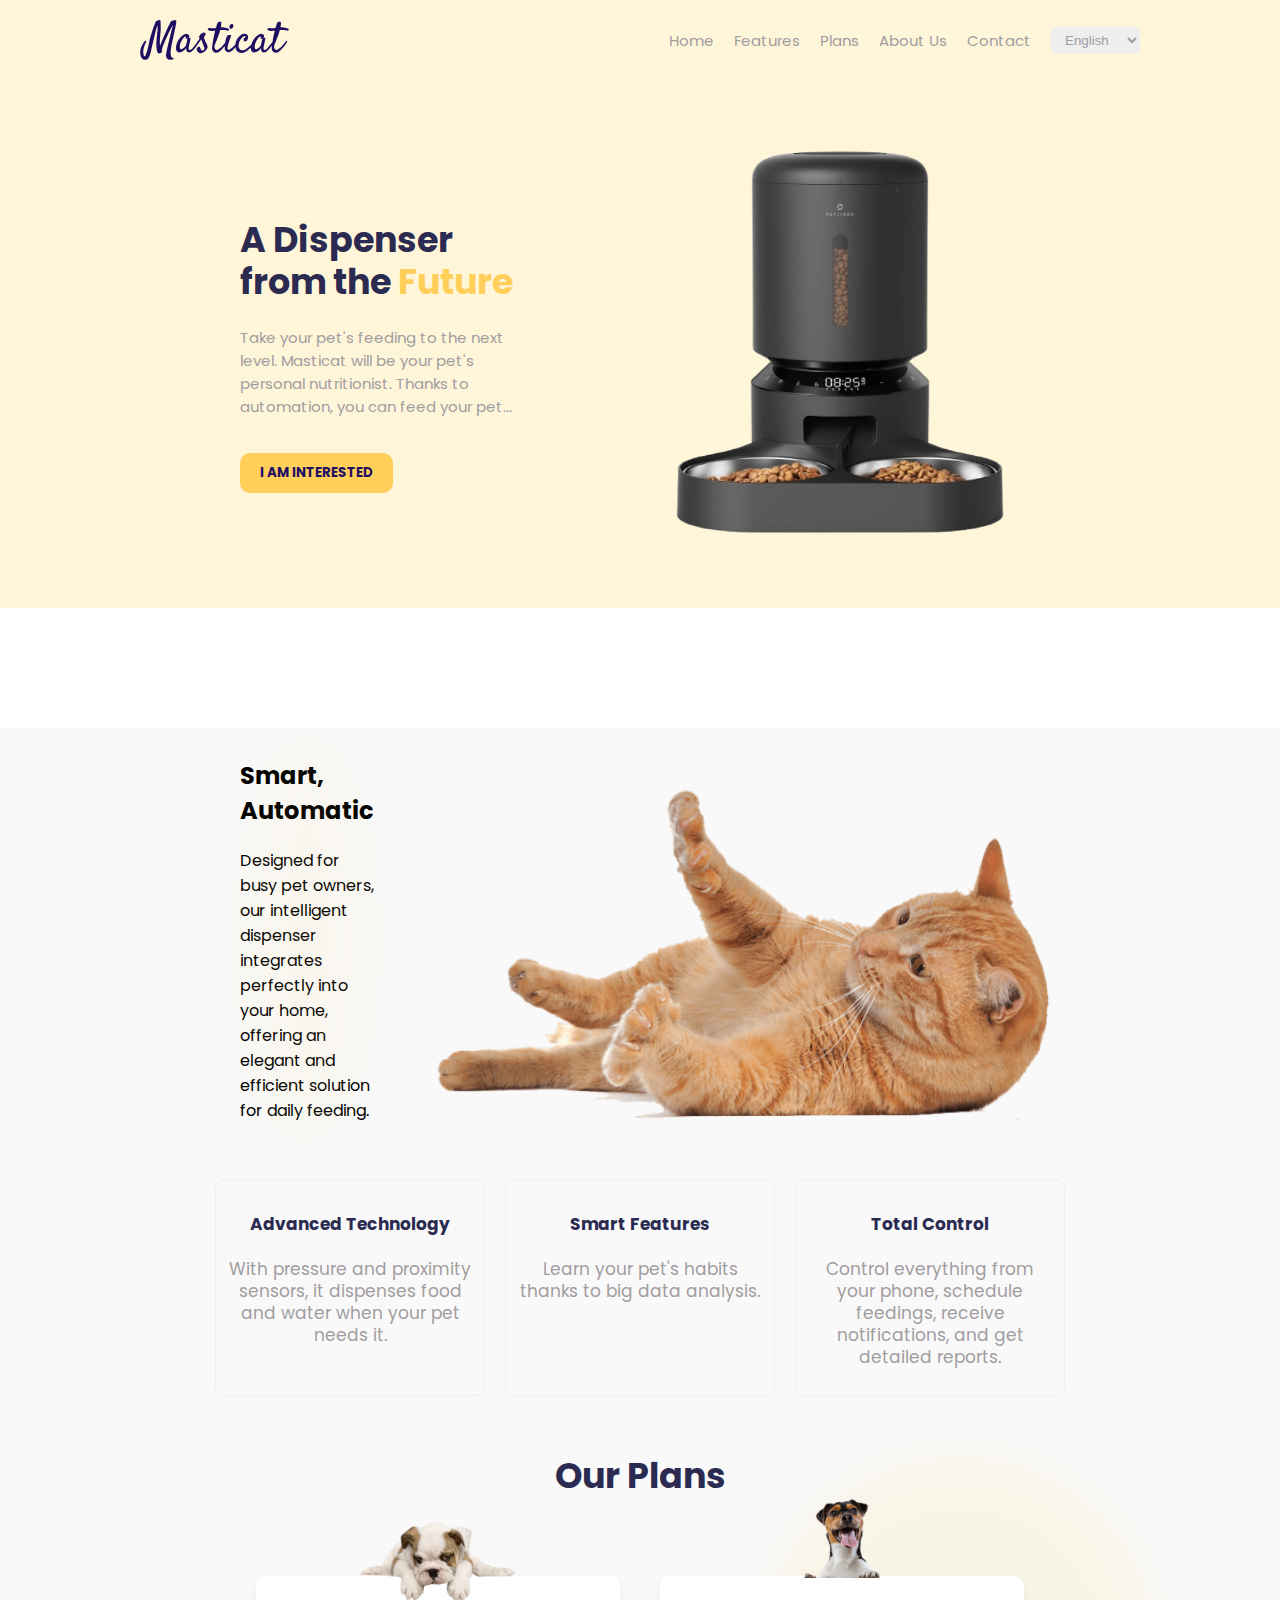
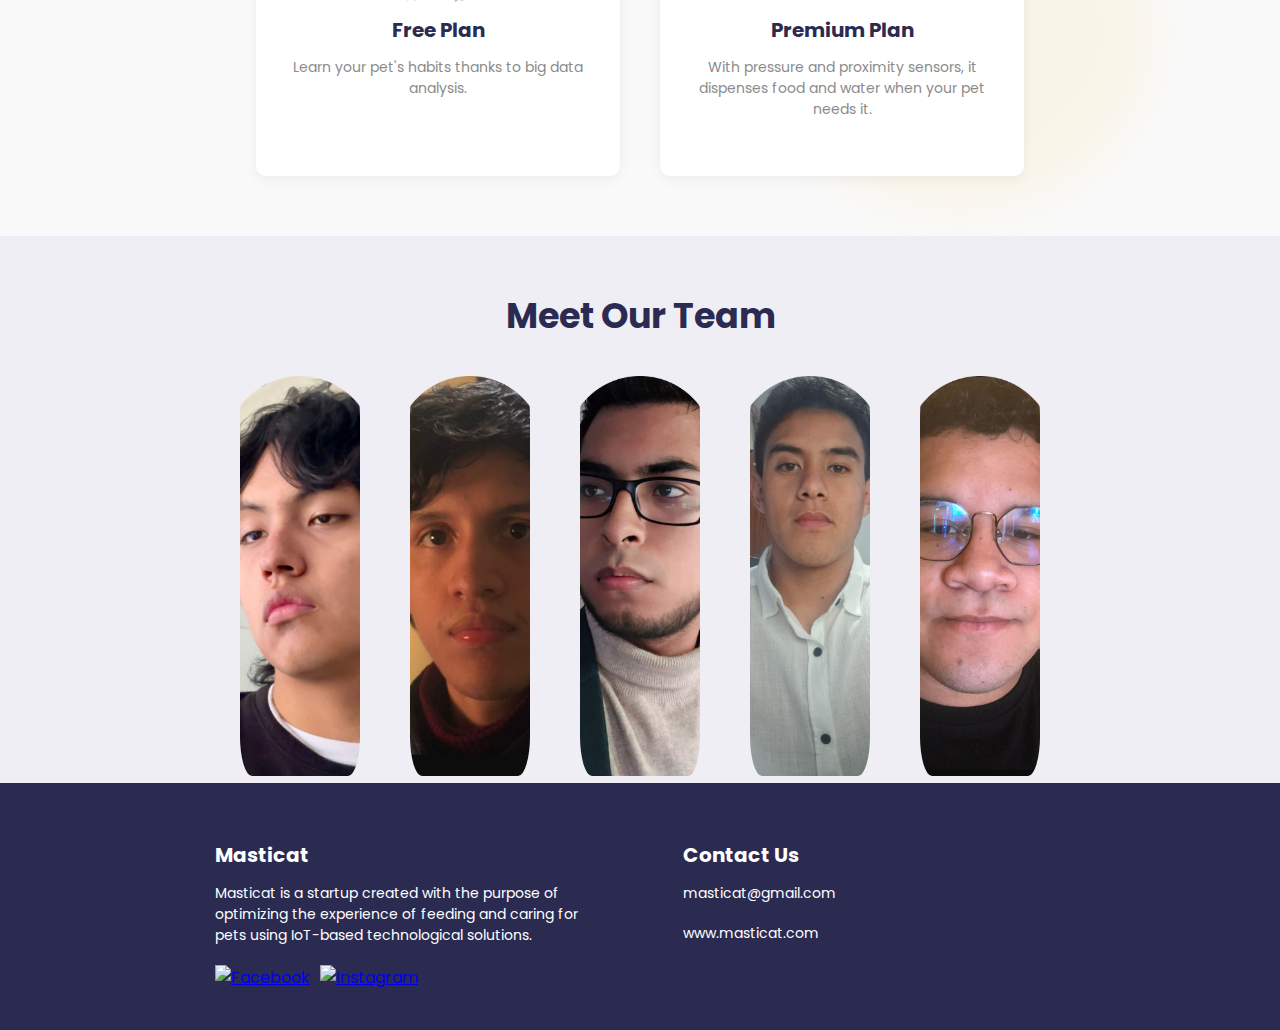
==== index.html @ e6cffa4a "feat: add footer" ====
<!DOCTYPE html>
<html lang="en">
<head>
    <meta charset="UTF-8">
    <meta name="viewport" content="width=device-width, initial-scale=1.0">
    <title>Masticat - A Dispenser from the Future</title>
    <link rel="stylesheet" href="masticat.css">
    <link rel="preconnect" href="https://fonts.googleapis.com">
    <link rel="preconnect" href="https://fonts.gstatic.com" crossorigin>
    <link href="https://fonts.googleapis.com/css2?family=Poppins:ital,wght@0,100;0,200;0,300;0,400;0,500;0,600;0,700;0,800;0,900;1,100;1,200;1,300;1,400;1,500;1,600;1,700;1,800;1,900&display=swap" rel="stylesheet">
</head>
<body>

<header>
    <nav>
        <div class="logo">
            <img src="/images/logo.svg" alt="Masticat Logo"/>
        </div>
        <div>
            <ul>
                <li><a href="#hero" data-en="Home" data-es="Inicio">Home</a></li>
                <li><a href="#features" data-en="Features" data-es="Características">Features</a></li>
                <li><a href="#plans" data-en="Plans" data-es="Planes">Plans</a></li>
                <li><a href="#team" data-en="About Us" data-es="¿Quiénes somos?">About Us</a></li>
                <li><a href="#contact" data-en="Contact" data-es="Contáctanos">Contact</a></li>
            </ul>
            <select id="language-selector">
                <option value="en">English</option>
                <option value="es">Español</option>
            </select>
        </div>
    </nav>
</header>

<section id="hero">
    <div>
        <div class="hero-text">
            <h1 data-en="A Dispenser from the Future" data-es="Un dispensador del Futuro">A Dispenser from the <span data-en="Future" data-es="Futuro">Future</span></h1>
            <p data-en="Take your pet's feeding to the next level. Masticat will be your pet's personal nutritionist. Thanks to automation, you can feed your pet..."
               data-es="Lleva la alimentación de tu mascota al siguiente nivel. Masticat será el nutricionista personal de tu mascota. Gracias a su automatización podrás alimentar a tu mascota...">
                Take your pet's feeding to the next level. Masticat will be your pet's personal nutritionist. Thanks to automation, you can feed your pet...
            </p>
            <button id="interestedBtn" data-en="I AM INTERESTED" data-es="ME INTERESA">I AM INTERESTED</button>
        </div>
        <img src="/images/dispencer.png" alt="Masticat Dispenser">
    </div>
</section>

<section id="features"></section>
    <div class="features-content">
        <div>
            <h2 data-en="Smart, Automatic" data-es="Inteligente, automático">Smart, Automatic</h2>
            <p data-en="Designed for busy pet owners, our intelligent dispenser integrates perfectly into your home, offering an elegant and efficient solution for daily feeding."
               data-es="Diseñado para dueños de mascotas ocupados, nuestro dispensador inteligente se integra perfectamente en tu hogar, ofreciendo una solución elegante y eficiente para la alimentación diaria.">
                Designed for busy pet owners, our intelligent dispenser integrates perfectly into your home, offering an elegant and efficient solution for daily feeding.
            </p>
        </div>
        <img src="/images/cat.png" alt="Gato relajado">
    </div>
    <div class="feature-cards">
        <div class="card">
            <h4 data-en="Advanced Technology" data-es="Tecnología Avanzada">Advanced Technology</h4>
            <p data-en="With pressure and proximity sensors, it dispenses food and water when your pet needs it."
               data-es="Con sensores de presión y proximidad, dispensa la comida y agua que tu mascota necesita cuando lo necesita.">
                With pressure and proximity sensors, it dispenses food and water when your pet needs it.
            </p>
        </div>
        <div class="card">
            <h4 data-en="Smart Features" data-es="Funcionalidades inteligentes">Smart Features</h4>
            <p data-en="Learn your pet's habits thanks to big data analysis."
               data-es="Aprende los hábitos de tu mascota gracias al uso de big data.">
                Learn your pet's habits thanks to big data analysis.
            </p>
        </div>
        <div class="card">
            <h4 data-en="Total Control" data-es="Control Total">Total Control</h4>
            <p data-en="Control everything from your phone, schedule feedings, receive notifications, and get detailed reports."
               data-es="Controla todo desde tu celular, programa horarios, recibe notificaciones y obtén reportes detallados.">
                Control everything from your phone, schedule feedings, receive notifications, and get detailed reports.
            </p>
        </div>
    </div>
</section>

<section id="plans">
    <h2 data-en="Our Plans" data-es="Conoce nuestros planes">Our Plans</h2>
    <div class="plan-cards">
        <div class="plan-card">
            <img src="/images/sad-dog.png" alt="Plan gratuito">
            <h3 data-en="Free Plan" data-es="Plan Gratuito">Free Plan</h3>
            <p data-en="Learn your pet's habits thanks to big data analysis."
               data-es="Aprende los hábitos de tu mascota gracias al uso de big data.">
                Learn your pet's habits thanks to big data analysis.
            </p>
        </div>
        <div class="plan-card premium">
            <img src="/images/happy-dog.png" alt="Plan Premium">
            <h3 data-en="Premium Plan" data-es="Plan Premium">Premium Plan</h3>
            <p data-en="With pressure and proximity sensors, it dispenses food and water when your pet needs it."
               data-es="Con sensores de presión y proximidad, dispensa la comida y agua que tu mascota necesita cuando lo necesita.">
                With pressure and proximity sensors, it dispenses food and water when your pet needs it.
            </p>
        </div>
    </div>
</section>

<section id="team">
    <h2 data-en="Meet Our Team" data-es="Conoce a nuestro equipo">Meet Our Team</h2>
    <div class="team-members">
        <div class="team-member">
            <img src="/images/users/Jhos.png" alt="Miembro del equipo 1">
        </div>
        <div class="team-member">
            <img src="/images/users/Josef.png" alt="Miembro del equipo 2">
        </div>
        <div class="team-member">
            <img src="/images/users/Leo.png" alt="Miembro del equipo 3">
        </div>
        <div class="team-member">
            <img src="/images/users/Cris.png" alt="Miembro del equipo 4">
        </div>
        <div class="team-member">
            <img src="/images/users/Djalma.png" alt="Miembro del equipo 5">
        </div>
    </div>
</section>

<script src="masticat.js"></script>
<footer id="contact">
    <div class="footer-content">
        <div class="footer-logo">
            <h3>Masticat</h3>
            <p data-en="Masticat is a startup created with the purpose of optimizing the experience of feeding and caring for pets using IoT-based technological solutions."
               data-es="Masticat es una startup creada con el propósito de optimizar la experiencia de alimentación y cuidado de las mascotas haciendo uso de soluciones tecnológicas basadas en IoT.">
                Masticat is a startup created with the purpose of optimizing the experience of feeding and caring for pets using IoT-based technological solutions.
            </p>
            <div class="social-icons">
                <a href="https://www.facebook.com" target="_blank">
                    <img src="https://upload.wikimedia.org/wikipedia/commons/5/51/Facebook_f_logo_%282019%29.svg" alt="Facebook" width="30">
                </a>
                <a href="https://www.instagram.com" target="_blank">
                    <img src="https://upload.wikimedia.org/wikipedia/commons/a/a5/Instagram_icon.png" alt="Instagram" width="30">
                </a>
            </div>
        </div>
        <div class="footer-contact">
            <h3 data-en="Contact Us" data-es="Contáctanos">Contact Us</h3>
            <p>masticat@gmail.com</p>
            <p>www.masticat.com</p>
        </div>
    </div>
</footer>
</body>
</html>
---- masticat.css ----
body {
    font-family: 'Poppins', sans-serif;
    margin: 0;
    padding: 0;
    background-color: #f9f9f9;
}

header {
    background-color: #FFF5D9;
    padding: 20px;
    box-shadow: 0px 4px 6px rgba(0, 0, 0, 0.1);
    nav {
        max-width: 1000px;
        margin: 0 auto;
    }
}

header nav {
    display: flex;
    justify-content: space-between;
    align-items: center;
}

.logo  {
    img {
        height: 40px;
    }
}

header nav div{
    display: flex;
    align-items: center;
    gap: 20px;
}

nav ul {
    list-style: none;
    display: flex;
    gap: 20px;
    margin: 0;
}

nav ul li a {
    text-decoration: none;
    font-size: 15px;
    transition: color 0.3s;
    color: #A19DA0;
}

nav ul li a:hover {
    color: #ffb800;
}

header select {
    border-radius: 5px;
    padding: 5px 10px;
    color: #A19DA0;
    border: none;
}



#hero {
    background-color: #FFF5D9;
    padding: 60px 0;
}

#hero > div {
    max-width: 800px;
    margin: 0 auto;
    display: flex;
    align-items: center;
    justify-content: space-between;

}

.hero-text {
    text-align: left;
    max-width: 300px;
}

#hero h1 {
    font-size: 35px;
    line-height: 40px;
    color: #2b2b52;
    line-height: 1.2;
}

#hero h1 span {
    color: #FFCF59;
}

#hero p {
    font-size: 15px;
    color: #A19DA0;
    margin-top: 10px;
}

#hero button {
    margin-top: 20px;
    padding: 10px 20px;
    background-color: #FFCF59;
    color: #1E0E62;
    font-weight: 700;
    font-family: 'Poppins';
    border: none;
    cursor: pointer;
    border-radius: 10px;
}

#hero img {
    max-width: 400px;
    height: auto;
}


#features {
    padding: 60px 0px;
    background-color: #fff;
}
.features-content {
    max-width: 800px;
    margin: 0 auto;
    display: flex;
    align-items: center;
    gap: 20px;
}
#features h2 {
    font-size: 35px;
    line-height: 40px;
    color: #2b2b52;
}

#features p {
    font-size: 15px;
    color: #A19DA0;
    margin-top: 10px;
}
.features-content > div {
    max-width: 300px;
    position: relative;
}

.features-content > div:before {
    content: "";
    display: block;
    width: 100%;
    height: 100%;
    background: #FFCF59;
    filter: blur(20px);
    position: absolute;
    border-radius: 100%;
    z-index: 1;
    opacity: 0.05;
}
.features-content {
    margin-bottom: 30px;
}

#features img {
    max-width: calc(100% - 300px);
    height: auto;
    margin-left: 20px; /* Añade espacio entre el texto y la imagen */
}

.feature-cards {
    display: flex;
    justify-content: space-between;
    gap: 20px;
}

.feature-cards {
    max-width: 850px;
    margin: 0 auto;
}

.feature-cards .card h4 {
    font-size: 17px;
    line-height: 22px;
    color: #2b2b52;
    text-align: center;
}

.feature-cards .card p {
    font-size: 17px;
    color: #A19DA0;
    line-height: 22px;
    text-align: center;
}

.feature-cards .card {
    border: 1px solid #f0f0f0;
    padding: 10px;
    border-radius: 10px;
    width: 30%;
    transition: all .4s ease;
}
.feature-cards .card:hover {
    background: white;
    box-shadow: rgba(0, 0, 0, 0.1) 0px 4px 12px;
}

#plans {
    padding: 60px 20px;
    background-color: #f9f9f9;
    text-align: center;
}

#plans h2 {
    font-size: 35px;
    line-height: 40px;
    color: #2b2b52;
    margin: 0px;
    margin-bottom: 80px;
}

.plan-cards {
    display: flex;
    justify-content: center; 
    gap: 40px;
    max-width: 800px;
    margin: 0 auto;
}

.plan-card {
    background-color: #fff;
    padding: 40px 30px;
    border-radius: 10px;
    max-width: 300px;
    width: 100%;
    position: relative; 
    box-shadow: rgba(0, 0, 0, 0.05) 0px 4px 12px;
    transition: all .4s ease;
    border: 2px solid transparent;
}

.plan-card:hover {
    box-shadow: rgba(0, 0, 0, 0.1) 0px 4px 12px;
    border: 2px solid #E3E5FA
}

.plan-card img {
    max-width: 160px; 
    max-height: 80px;
    height: auto;
    position: absolute;
    left: 0;
    right: 0;
    margin: auto;
}

.plan-card:first-child img {
    top: -56px;
}

.plan-card:last-child img {
    top: -80px;
}

.plan-card h3 {
    font-size: 20px;
    line-height: 25px;
    color: #2b2b52;
    margin: 0;
}

.plan-card p {
    font-size: 14px;
    color: #8b8b8b;
}

#plans {
    position: relative;
}

#plans:before {
    content: "";
    display: block;
    width: 30%;
    height: 80%;
    background: #FFCF59;
    filter: blur(20px);
    position: absolute;
    border-radius: 100%;
    right: 10%;
    z-index: 0;
    opacity: 0.1;
}

#team {
    padding: 60px 0px 0 0;
    background-color: #EFEEF4;
    text-align: center;
}

#team h2 {
    font-size: 35px;
    line-height: 40px;
    color: #2b2b52;
    margin-top: 0;
    margin-bottom: 40px;
}

.team-members {
    display: flex;
    justify-content: space-between;
    gap: 20px;
    max-width: 800px;
    margin: 0 auto;
    height: 100%;
}

.team-member {
    position: relative;
    height: 100%;
}

.team-member img {
    width: 120px;
    height: 400px;
    object-fit: cover; 
    border-radius: 10%;
    margin-bottom: -7px;
}
footer {
    background-color: #2b2b52; 
    color: #fff; 
    padding: 40px 20px;
}

.footer-content {
    max-width: 850px;
    margin: 0 auto;
    display: flex;
    justify-content: space-between; 
    align-items: flex-start; 
}

.footer-logo, .footer-contact {
    width: 45%; 
}

.footer-logo h3, .footer-contact h3 {
    font-size: 20px;
    line-height: 25px;
    margin-bottom: 15px;
}

.footer-logo p {
    font-size: 14px;
    margin-bottom: 19px;
}

.footer-contact p {
    font-size: 14px;
    margin-bottom: 19px;
}

.social-icons a  img{
    height: 20px;
    width: fit-content;

}
.social-icons {
    display: flex;
    gap: 10px;
}

.social-icons a:hover {
    color: #ffb800; 
}



/* Responsive */
@media(max-width: 1023px) {
    #hero, #features, #plans, #team {
        padding: 60px 15px;
    }
    #footer {
        padding: 40px 15px;
    }
}
@media(max-width: 768px) {
    .logo {
        margin-bottom: 20px;
    }
    header nav, nav ul, header nav div {
        flex-direction: column;
    }
    #hero img {
        max-width: 100%;
    }
    nav ul {
        padding-left: 0;
    }
    #hero > div {
        flex-direction: column;
        gap: 40px;
    }
    .features-content {
        flex-direction: column;
        gap: 20px;
    }
    #features img{
        max-width: 300px;
    }
    .feature-cards {
        flex-direction: column;
    }
    .feature-cards .card {
        width: 300px;
        margin: 0 auto;
    }
    .plan-cards {
        flex-direction: column;
        gap: 100px;
    }
    .plan-card {
        margin: 0 auto;
    }
    .team-members {
        flex-direction: column;
        gap: 40px;
    }
    .team-member img {
        width: 300px;
        height: 500px;

    }
    .footer-content {
        flex-direction: column;
        gap: 40px;
    }
    .footer-logo, .footer-contact {
        width: 300px;
        margin: 0 auto;
    }
}
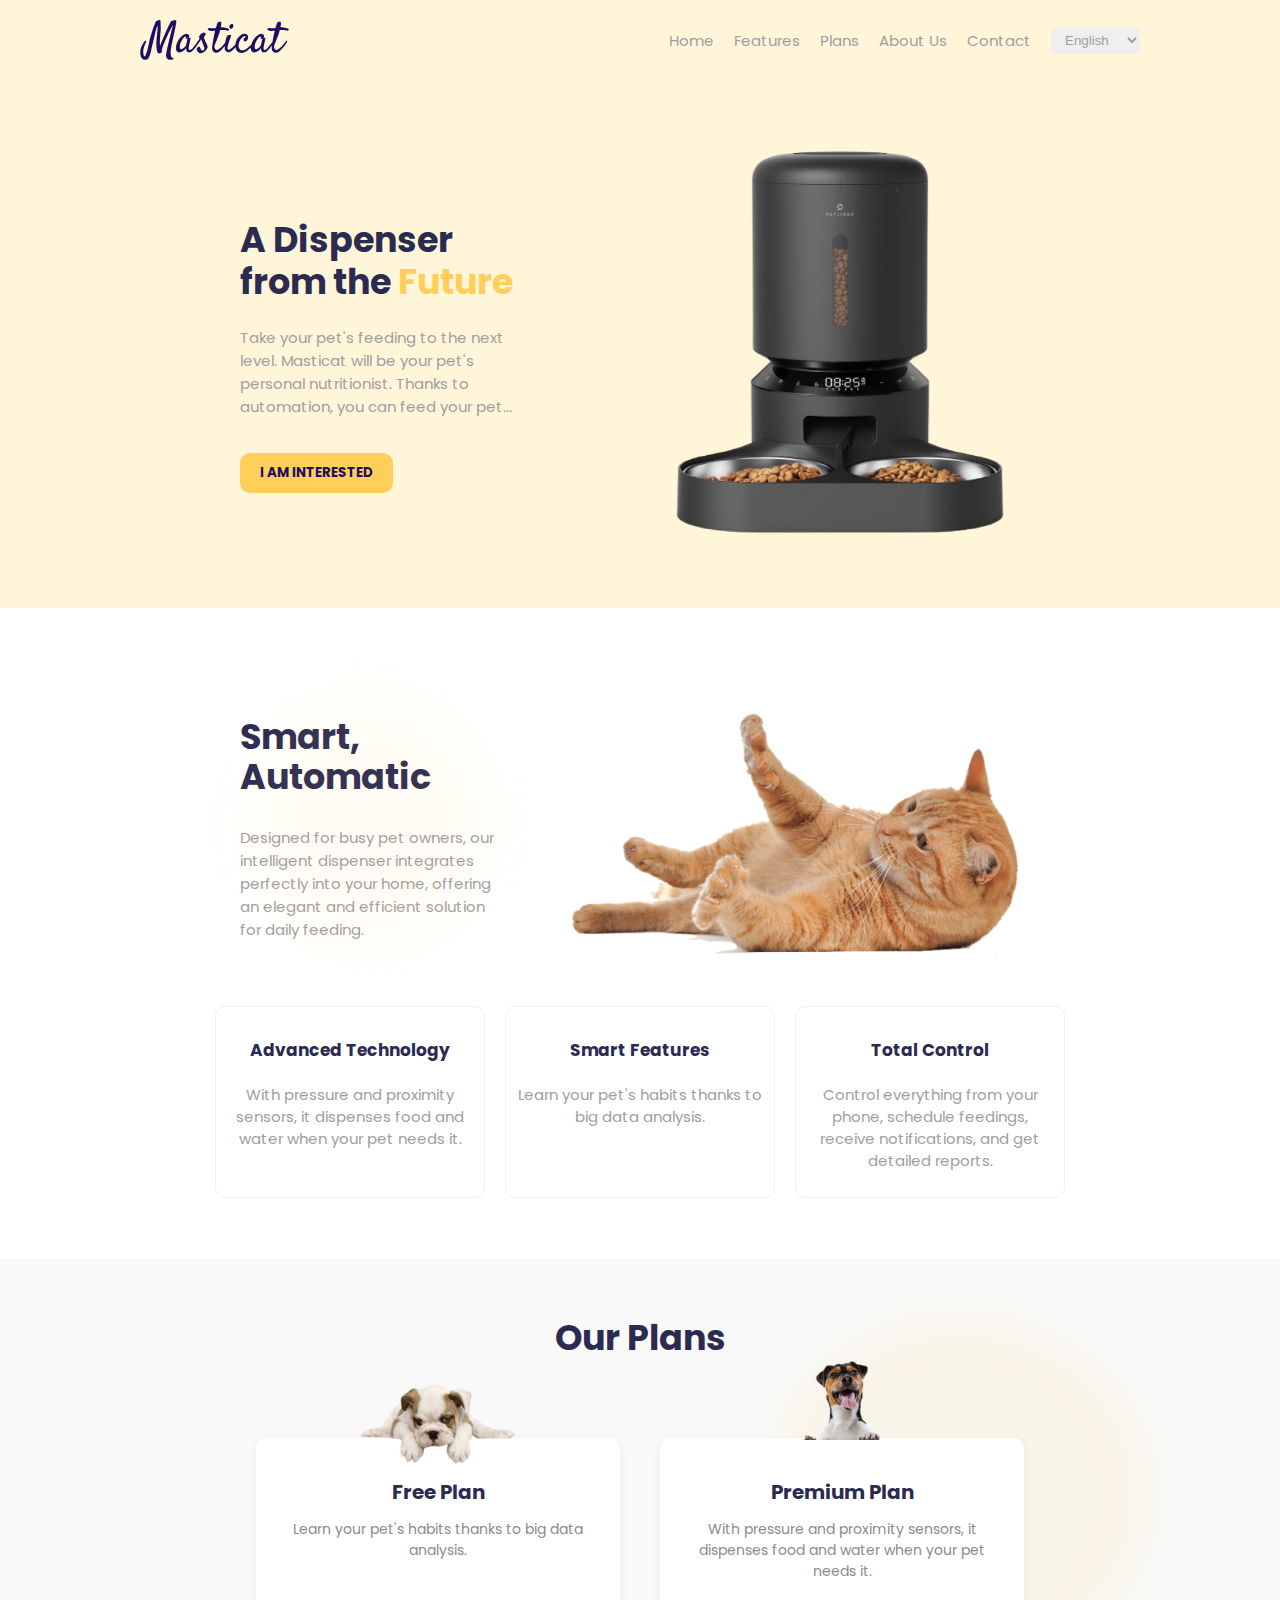
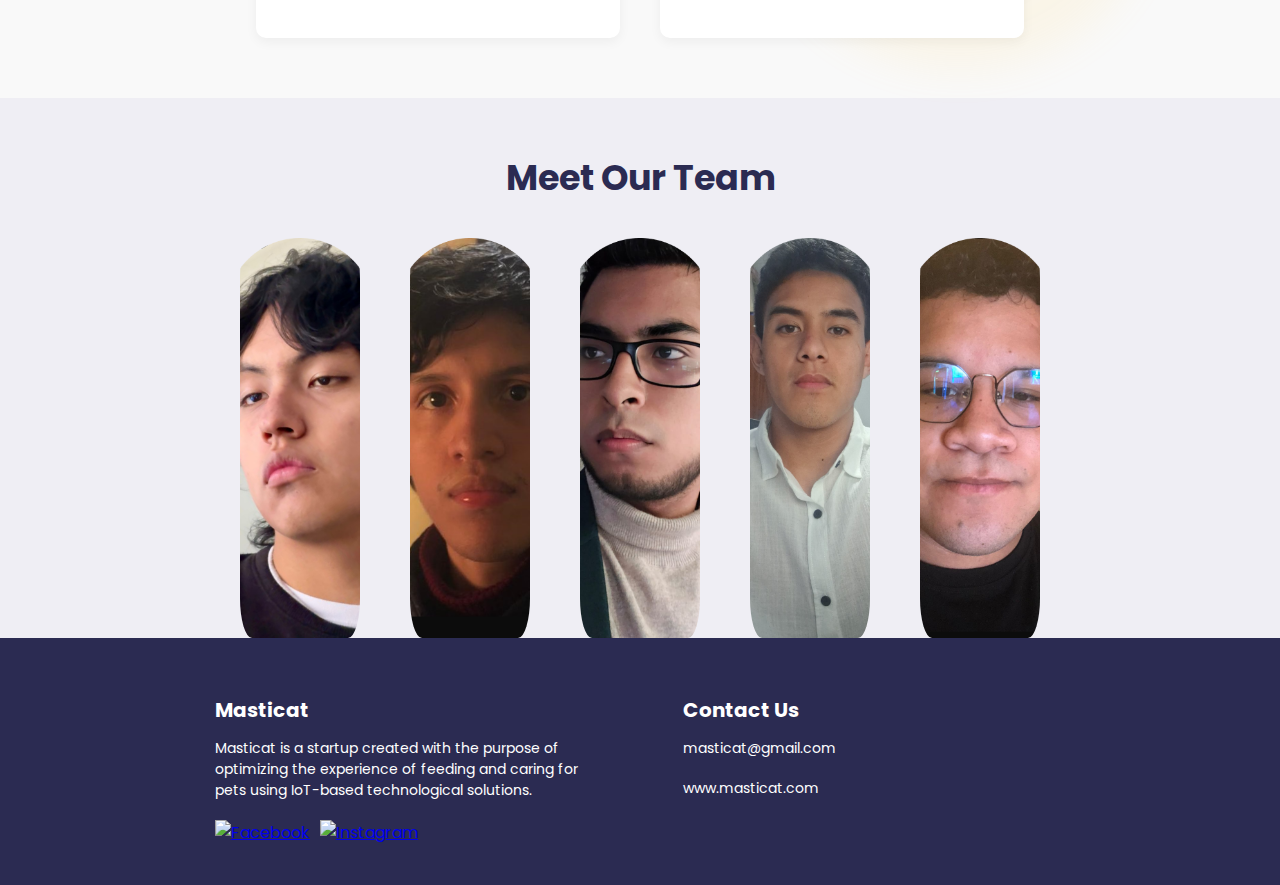
==== commit 75b762c2: "refactor: index.html, masticat.css and masticat.js refactored" ====
--- a/index.html
+++ b/index.html
@@ -1,154 +1,223 @@
 <!DOCTYPE html>
 <html lang="en">
-<head>
-    <meta charset="UTF-8">
-    <meta name="viewport" content="width=device-width, initial-scale=1.0">
+  <head>
+    <meta charset="UTF-8" />
+    <meta name="viewport" content="width=device-width, initial-scale=1.0" />
     <title>Masticat - A Dispenser from the Future</title>
-    <link rel="stylesheet" href="masticat.css">
-    <link rel="preconnect" href="https://fonts.googleapis.com">
-    <link rel="preconnect" href="https://fonts.gstatic.com" crossorigin>
-    <link href="https://fonts.googleapis.com/css2?family=Poppins:ital,wght@0,100;0,200;0,300;0,400;0,500;0,600;0,700;0,800;0,900;1,100;1,200;1,300;1,400;1,500;1,600;1,700;1,800;1,900&display=swap" rel="stylesheet">
-</head>
-<body>
-
-<header>
-    <nav>
+    <link rel="stylesheet" href="masticat.css" />
+    <link rel="preconnect" href="https://fonts.googleapis.com" />
+    <link rel="preconnect" href="https://fonts.gstatic.com" crossorigin />
+    <link
+      href="https://fonts.googleapis.com/css2?family=Poppins:ital,wght@0,100;0,200;0,300;0,400;0,500;0,600;0,700;0,800;0,900;1,100;1,200;1,300;1,400;1,500;1,600;1,700;1,800;1,900&display=swap"
+      rel="stylesheet"
+    />
+    <script src="masticat.js"></script>
+  </head>
+
+  <body>
+    <header>
+      <nav>
         <div class="logo">
-            <img src="/images/logo.svg" alt="Masticat Logo"/>
+          <img src="/images/logo.svg" alt="Masticat Logo" />
         </div>
         <div>
-            <ul>
-                <li><a href="#hero" data-en="Home" data-es="Inicio">Home</a></li>
-                <li><a href="#features" data-en="Features" data-es="Características">Features</a></li>
-                <li><a href="#plans" data-en="Plans" data-es="Planes">Plans</a></li>
-                <li><a href="#team" data-en="About Us" data-es="¿Quiénes somos?">About Us</a></li>
-                <li><a href="#contact" data-en="Contact" data-es="Contáctanos">Contact</a></li>
-            </ul>
-            <select id="language-selector">
-                <option value="en">English</option>
-                <option value="es">Español</option>
-            </select>
-        </div>
-    </nav>
-</header>
-
-<section id="hero">
-    <div>
+          <ul>
+            <li><a href="#hero" data-en="Home" data-es="Inicio">Home</a></li>
+            <li>
+              <a href="#features" data-en="Features" data-es="Características"
+                >Features</a
+              >
+            </li>
+            <li><a href="#plans" data-en="Plans" data-es="Planes">Plans</a></li>
+            <li>
+              <a href="#team" data-en="About Us" data-es="¿Quiénes somos?"
+                >About Us</a
+              >
+            </li>
+            <li>
+              <a href="#contact" data-en="Contact" data-es="Contáctanos"
+                >Contact</a
+              >
+            </li>
+          </ul>
+          <select id="language-selector">
+            <option value="en">English</option>
+            <option value="es">Español</option>
+          </select>
+        </div>
+      </nav>
+    </header>
+
+    <section id="hero">
+      <div>
         <div class="hero-text">
-            <h1 data-en="A Dispenser from the Future" data-es="Un dispensador del Futuro">A Dispenser from the <span data-en="Future" data-es="Futuro">Future</span></h1>
-            <p data-en="Take your pet's feeding to the next level. Masticat will be your pet's personal nutritionist. Thanks to automation, you can feed your pet..."
-               data-es="Lleva la alimentación de tu mascota al siguiente nivel. Masticat será el nutricionista personal de tu mascota. Gracias a su automatización podrás alimentar a tu mascota...">
-                Take your pet's feeding to the next level. Masticat will be your pet's personal nutritionist. Thanks to automation, you can feed your pet...
-            </p>
-            <button id="interestedBtn" data-en="I AM INTERESTED" data-es="ME INTERESA">I AM INTERESTED</button>
-        </div>
-        <img src="/images/dispencer.png" alt="Masticat Dispenser">
-    </div>
-</section>
-
-<section id="features"></section>
-    <div class="features-content">
+          <h1
+            data-en="A Dispenser from the Future"
+            data-es="Un dispensador del Futuro"
+          >
+            A Dispenser from the
+            <span data-en="Future" data-es="Futuro">Future</span>
+          </h1>
+          <p
+            data-en="Take your pet's feeding to the next level. Masticat will be your pet's personal nutritionist. Thanks to automation, you can feed your pet..."
+            data-es="Lleva la alimentación de tu mascota al siguiente nivel. Masticat será el nutricionista personal de tu mascota. Gracias a su automatización podrás alimentar a tu mascota..."
+          >
+            Take your pet's feeding to the next level. Masticat will be your
+            pet's personal nutritionist. Thanks to automation, you can feed your
+            pet...
+          </p>
+          <button
+            id="interestedBtn"
+            data-en="I AM INTERESTED"
+            data-es="ME INTERESA"
+          >
+            I AM INTERESTED
+          </button>
+        </div>
+        <img src="/images/dispencer.png" alt="Masticat Dispenser" />
+      </div>
+    </section>
+
+    <section id="features">
+      <div class="features-content">
         <div>
-            <h2 data-en="Smart, Automatic" data-es="Inteligente, automático">Smart, Automatic</h2>
-            <p data-en="Designed for busy pet owners, our intelligent dispenser integrates perfectly into your home, offering an elegant and efficient solution for daily feeding."
-               data-es="Diseñado para dueños de mascotas ocupados, nuestro dispensador inteligente se integra perfectamente en tu hogar, ofreciendo una solución elegante y eficiente para la alimentación diaria.">
-                Designed for busy pet owners, our intelligent dispenser integrates perfectly into your home, offering an elegant and efficient solution for daily feeding.
-            </p>
-        </div>
-        <img src="/images/cat.png" alt="Gato relajado">
-    </div>
-    <div class="feature-cards">
+          <h2 data-en="Smart, Automatic" data-es="Inteligente, automático">
+            Smart, Automatic
+          </h2>
+          <p
+            data-en="Designed for busy pet owners, our intelligent dispenser integrates perfectly into your home, offering an elegant and efficient solution for daily feeding."
+            data-es="Diseñado para dueños de mascotas ocupados, nuestro dispensador inteligente se integra perfectamente en tu hogar, ofreciendo una solución elegante y eficiente para la alimentación diaria."
+          >
+            Designed for busy pet owners, our intelligent dispenser integrates
+            perfectly into your home, offering an elegant and efficient solution
+            for daily feeding.
+          </p>
+        </div>
+        <img src="/images/cat.png" alt="Gato relajado" />
+      </div>
+      <div class="feature-cards">
         <div class="card">
-            <h4 data-en="Advanced Technology" data-es="Tecnología Avanzada">Advanced Technology</h4>
-            <p data-en="With pressure and proximity sensors, it dispenses food and water when your pet needs it."
-               data-es="Con sensores de presión y proximidad, dispensa la comida y agua que tu mascota necesita cuando lo necesita.">
-                With pressure and proximity sensors, it dispenses food and water when your pet needs it.
-            </p>
+          <h4 data-en="Advanced Technology" data-es="Tecnología Avanzada">
+            Advanced Technology
+          </h4>
+          <p
+            data-en="With pressure and proximity sensors, it dispenses food and water when your pet needs it."
+            data-es="Con sensores de presión y proximidad, dispensa la comida y agua que tu mascota necesita cuando lo necesita."
+          >
+            With pressure and proximity sensors, it dispenses food and water
+            when your pet needs it.
+          </p>
         </div>
         <div class="card">
-            <h4 data-en="Smart Features" data-es="Funcionalidades inteligentes">Smart Features</h4>
-            <p data-en="Learn your pet's habits thanks to big data analysis."
-               data-es="Aprende los hábitos de tu mascota gracias al uso de big data.">
-                Learn your pet's habits thanks to big data analysis.
-            </p>
+          <h4 data-en="Smart Features" data-es="Funcionalidades inteligentes">
+            Smart Features
+          </h4>
+          <p
+            data-en="Learn your pet's habits thanks to big data analysis."
+            data-es="Aprende los hábitos de tu mascota gracias al uso de big data."
+          >
+            Learn your pet's habits thanks to big data analysis.
+          </p>
         </div>
         <div class="card">
-            <h4 data-en="Total Control" data-es="Control Total">Total Control</h4>
-            <p data-en="Control everything from your phone, schedule feedings, receive notifications, and get detailed reports."
-               data-es="Controla todo desde tu celular, programa horarios, recibe notificaciones y obtén reportes detallados.">
-                Control everything from your phone, schedule feedings, receive notifications, and get detailed reports.
-            </p>
-        </div>
-    </div>
-</section>
-
-<section id="plans">
-    <h2 data-en="Our Plans" data-es="Conoce nuestros planes">Our Plans</h2>
-    <div class="plan-cards">
+          <h4 data-en="Total Control" data-es="Control Total">Total Control</h4>
+          <p
+            data-en="Control everything from your phone, schedule feedings, receive notifications, and get detailed reports."
+            data-es="Controla todo desde tu celular, programa horarios, recibe notificaciones y obtén reportes detallados."
+          >
+            Control everything from your phone, schedule feedings, receive
+            notifications, and get detailed reports.
+          </p>
+        </div>
+      </div>
+    </section>
+
+    <section id="plans">
+      <h2 data-en="Our Plans" data-es="Conoce nuestros planes">Our Plans</h2>
+      <div class="plan-cards">
         <div class="plan-card">
-            <img src="/images/sad-dog.png" alt="Plan gratuito">
-            <h3 data-en="Free Plan" data-es="Plan Gratuito">Free Plan</h3>
-            <p data-en="Learn your pet's habits thanks to big data analysis."
-               data-es="Aprende los hábitos de tu mascota gracias al uso de big data.">
-                Learn your pet's habits thanks to big data analysis.
-            </p>
+          <img src="/images/sad-dog.png" alt="Plan gratuito" />
+          <h3 data-en="Free Plan" data-es="Plan Gratuito">Free Plan</h3>
+          <p
+            data-en="Learn your pet's habits thanks to big data analysis."
+            data-es="Aprende los hábitos de tu mascota gracias al uso de big data."
+          >
+            Learn your pet's habits thanks to big data analysis.
+          </p>
         </div>
         <div class="plan-card premium">
-            <img src="/images/happy-dog.png" alt="Plan Premium">
-            <h3 data-en="Premium Plan" data-es="Plan Premium">Premium Plan</h3>
-            <p data-en="With pressure and proximity sensors, it dispenses food and water when your pet needs it."
-               data-es="Con sensores de presión y proximidad, dispensa la comida y agua que tu mascota necesita cuando lo necesita.">
-                With pressure and proximity sensors, it dispenses food and water when your pet needs it.
-            </p>
-        </div>
-    </div>
-</section>
-
-<section id="team">
-    <h2 data-en="Meet Our Team" data-es="Conoce a nuestro equipo">Meet Our Team</h2>
-    <div class="team-members">
-        <div class="team-member">
-            <img src="/images/users/Jhos.png" alt="Miembro del equipo 1">
-        </div>
-        <div class="team-member">
-            <img src="/images/users/Josef.png" alt="Miembro del equipo 2">
-        </div>
-        <div class="team-member">
-            <img src="/images/users/Leo.png" alt="Miembro del equipo 3">
-        </div>
-        <div class="team-member">
-            <img src="/images/users/Cris.png" alt="Miembro del equipo 4">
-        </div>
-        <div class="team-member">
-            <img src="/images/users/Djalma.png" alt="Miembro del equipo 5">
-        </div>
-    </div>
-</section>
-
-<script src="masticat.js"></script>
-<footer id="contact">
-    <div class="footer-content">
+          <img src="/images/happy-dog.png" alt="Plan Premium" />
+          <h3 data-en="Premium Plan" data-es="Plan Premium">Premium Plan</h3>
+          <p
+            data-en="With pressure and proximity sensors, it dispenses food and water when your pet needs it."
+            data-es="Con sensores de presión y proximidad, dispensa la comida y agua que tu mascota necesita cuando lo necesita."
+          >
+            With pressure and proximity sensors, it dispenses food and water
+            when your pet needs it.
+          </p>
+        </div>
+      </div>
+    </section>
+
+    <section id="team">
+      <h2 data-en="Meet Our Team" data-es="Conoce a nuestro equipo">
+        Meet Our Team
+      </h2>
+      <div class="team-members">
+        <div class="team-member">
+          <img src="/images/users/Jhos.png" alt="Miembro del equipo 1" />
+        </div>
+        <div class="team-member">
+          <img src="/images/users/Josef.png" alt="Miembro del equipo 2" />
+        </div>
+        <div class="team-member">
+          <img src="/images/users/Leo.png" alt="Miembro del equipo 3" />
+        </div>
+        <div class="team-member">
+          <img src="/images/users/Cris.png" alt="Miembro del equipo 4" />
+        </div>
+        <div class="team-member">
+          <img src="/images/users/Djalma.png" alt="Miembro del equipo 5" />
+        </div>
+      </div>
+    </section>
+
+    <script src="masticat.js"></script>
+    <footer id="contact">
+      <div class="footer-content">
         <div class="footer-logo">
-            <h3>Masticat</h3>
-            <p data-en="Masticat is a startup created with the purpose of optimizing the experience of feeding and caring for pets using IoT-based technological solutions."
-               data-es="Masticat es una startup creada con el propósito de optimizar la experiencia de alimentación y cuidado de las mascotas haciendo uso de soluciones tecnológicas basadas en IoT.">
-                Masticat is a startup created with the purpose of optimizing the experience of feeding and caring for pets using IoT-based technological solutions.
-            </p>
-            <div class="social-icons">
-                <a href="https://www.facebook.com" target="_blank">
-                    <img src="https://upload.wikimedia.org/wikipedia/commons/5/51/Facebook_f_logo_%282019%29.svg" alt="Facebook" width="30">
-                </a>
-                <a href="https://www.instagram.com" target="_blank">
-                    <img src="https://upload.wikimedia.org/wikipedia/commons/a/a5/Instagram_icon.png" alt="Instagram" width="30">
-                </a>
-            </div>
+          <h3>Masticat</h3>
+          <p
+            data-en="Masticat is a startup created with the purpose of optimizing the experience of feeding and caring for pets using IoT-based technological solutions."
+            data-es="Masticat es una startup creada con el propósito de optimizar la experiencia de alimentación y cuidado de las mascotas haciendo uso de soluciones tecnológicas basadas en IoT."
+          >
+            Masticat is a startup created with the purpose of optimizing the
+            experience of feeding and caring for pets using IoT-based
+            technological solutions.
+          </p>
+          <div class="social-icons">
+            <a href="https://www.facebook.com" target="_blank">
+              <img
+                src="https://upload.wikimedia.org/wikipedia/commons/5/51/Facebook_f_logo_%282019%29.svg"
+                alt="Facebook"
+                width="30"
+              />
+            </a>
+            <a href="https://www.instagram.com" target="_blank">
+              <img
+                src="https://upload.wikimedia.org/wikipedia/commons/a/a5/Instagram_icon.png"
+                alt="Instagram"
+                width="30"
+              />
+            </a>
+          </div>
         </div>
         <div class="footer-contact">
-            <h3 data-en="Contact Us" data-es="Contáctanos">Contact Us</h3>
-            <p>masticat@gmail.com</p>
-            <p>www.masticat.com</p>
-        </div>
-    </div>
-</footer>
-</body>
+          <h3 data-en="Contact Us" data-es="Contáctanos">Contact Us</h3>
+          <p>masticat@gmail.com</p>
+          <p>www.masticat.com</p>
+        </div>
+      </div>
+    </footer>
+  </body>
 </html>
--- a/masticat.css
+++ b/masticat.css
@@ -1,439 +1,445 @@
 body {
-    font-family: 'Poppins', sans-serif;
-    margin: 0;
-    padding: 0;
-    background-color: #f9f9f9;
+  font-family: "Poppins", sans-serif;
+  margin: 0;
+  padding: 0;
+  background-color: #f9f9f9;
 }
 
 header {
-    background-color: #FFF5D9;
-    padding: 20px;
-    box-shadow: 0px 4px 6px rgba(0, 0, 0, 0.1);
-    nav {
-        max-width: 1000px;
-        margin: 0 auto;
-    }
+  background-color: #fff5d9;
+  padding: 20px;
+  box-shadow: 0px 4px 6px rgba(0, 0, 0, 0.1);
+  nav {
+    max-width: 1000px;
+    margin: 0 auto;
+  }
 }
 
 header nav {
-    display: flex;
-    justify-content: space-between;
-    align-items: center;
-}
-
-.logo  {
-    img {
-        height: 40px;
-    }
-}
-
-header nav div{
-    display: flex;
-    align-items: center;
+  display: flex;
+  justify-content: space-between;
+  align-items: center;
+}
+
+.logo {
+  img {
+    height: 40px;
+  }
+}
+
+header nav div {
+  display: flex;
+  align-items: center;
+  gap: 20px;
+}
+
+nav ul {
+  list-style: none;
+  display: flex;
+  gap: 20px;
+  margin: 0;
+}
+
+nav ul li a {
+  text-decoration: none;
+  font-size: 15px;
+  transition: color 0.3s;
+  color: #a19da0;
+}
+
+nav ul li a:hover {
+  color: #ffb800;
+}
+
+header select {
+  border-radius: 5px;
+  padding: 5px 10px;
+  color: #a19da0;
+  border: none;
+}
+
+#hero {
+  background-color: #fff5d9;
+  padding: 60px 0;
+}
+
+#hero > div {
+  max-width: 800px;
+  margin: 0 auto;
+  display: flex;
+  align-items: center;
+  justify-content: space-between;
+}
+
+.hero-text {
+  text-align: left;
+  max-width: 300px;
+}
+
+#hero h1 {
+  font-size: 35px;
+  line-height: 40px;
+  color: #2b2b52;
+  line-height: 1.2;
+}
+
+#hero h1 span {
+  color: #ffcf59;
+}
+
+#hero p {
+  font-size: 15px;
+  color: #a19da0;
+  margin-top: 10px;
+}
+
+#hero button {
+  margin-top: 20px;
+  padding: 10px 20px;
+  background-color: #ffcf59;
+  color: #1e0e62;
+  font-weight: 700;
+  font-family: "Poppins";
+  border: none;
+  cursor: pointer;
+  border-radius: 10px;
+}
+
+#hero img {
+  max-width: 400px;
+  height: auto;
+}
+
+#features {
+  padding: 60px 0px;
+  background-color: #fff;
+}
+
+.features-content {
+  max-width: 800px;
+  margin: 0 auto;
+  display: flex;
+  align-items: center;
+  gap: 20px;
+}
+
+#features h2 {
+  font-size: 35px;
+  line-height: 40px;
+  color: #2b2b52;
+}
+
+#features p {
+  font-size: 15px;
+  color: #a19da0;
+  margin-top: 10px;
+}
+
+.features-content > div {
+  max-width: 300px;
+  position: relative;
+}
+
+.features-content > div:before {
+  content: "";
+  display: block;
+  width: 100%;
+  height: 100%;
+  background: #ffcf59;
+  filter: blur(20px);
+  position: absolute;
+  border-radius: 100%;
+  z-index: 1;
+  opacity: 0.05;
+}
+
+.features-content {
+  margin-bottom: 30px;
+}
+
+#features img {
+  max-width: calc(100% - 300px);
+  height: auto;
+  margin-left: 20px; /* Añade espacio entre el texto y la imagen */
+}
+
+.feature-cards {
+  display: flex;
+  justify-content: space-between;
+  gap: 20px;
+}
+
+.feature-cards {
+  max-width: 850px;
+  margin: 0 auto;
+}
+
+.feature-cards .card h4 {
+  font-size: 17px;
+  line-height: 22px;
+  color: #2b2b52;
+  text-align: center;
+}
+
+.feature-cards .card p {
+  font-size: 17px;
+  color: #a19da0;
+  line-height: 22px;
+  text-align: center;
+}
+
+.feature-cards .card {
+  border: 1px solid #f0f0f0;
+  padding: 10px;
+  border-radius: 10px;
+  width: 30%;
+  transition: all 0.4s ease;
+}
+
+.feature-cards .card:hover {
+  background: white;
+  box-shadow: rgba(0, 0, 0, 0.1) 0px 4px 12px;
+}
+
+#plans {
+  padding: 60px 20px;
+  background-color: #f9f9f9;
+  text-align: center;
+}
+
+#plans h2 {
+  font-size: 35px;
+  line-height: 40px;
+  color: #2b2b52;
+  margin: 0px;
+  margin-bottom: 80px;
+}
+
+.plan-cards {
+  display: flex;
+  justify-content: center;
+  gap: 40px;
+  max-width: 800px;
+  margin: 0 auto;
+}
+
+.plan-card {
+  background-color: #fff;
+  padding: 40px 30px;
+  border-radius: 10px;
+  max-width: 300px;
+  width: 100%;
+  position: relative;
+  box-shadow: rgba(0, 0, 0, 0.05) 0px 4px 12px;
+  transition: all 0.4s ease;
+  border: 2px solid transparent;
+}
+
+.plan-card:hover {
+  box-shadow: rgba(0, 0, 0, 0.1) 0px 4px 12px;
+  border: 2px solid #e3e5fa;
+}
+
+.plan-card img {
+  max-width: 160px;
+  max-height: 80px;
+  height: auto;
+  position: absolute;
+  left: 0;
+  right: 0;
+  margin: auto;
+}
+
+.plan-card:first-child img {
+  top: -56px;
+}
+
+.plan-card:last-child img {
+  top: -80px;
+}
+
+.plan-card h3 {
+  font-size: 20px;
+  line-height: 25px;
+  color: #2b2b52;
+  margin: 0;
+}
+
+.plan-card p {
+  font-size: 14px;
+  color: #8b8b8b;
+}
+
+#plans {
+  position: relative;
+}
+
+#plans:before {
+  content: "";
+  display: block;
+  width: 30%;
+  height: 80%;
+  background: #ffcf59;
+  filter: blur(20px);
+  position: absolute;
+  border-radius: 100%;
+  right: 10%;
+  z-index: 0;
+  opacity: 0.1;
+}
+
+#team {
+  padding: 60px 0px 0 0;
+  background-color: #efeef4;
+  text-align: center;
+}
+
+#team h2 {
+  font-size: 35px;
+  line-height: 40px;
+  color: #2b2b52;
+  margin-top: 0;
+  margin-bottom: 40px;
+}
+
+.team-members {
+  display: flex;
+  justify-content: space-between;
+  gap: 20px;
+  max-width: 800px;
+  margin: 0 auto;
+  height: 100%;
+}
+
+.team-member {
+  position: relative;
+  height: 100%;
+}
+
+.team-member img {
+  width: 120px;
+  height: 400px;
+  object-fit: cover;
+  border-radius: 10%;
+  margin-bottom: -7px;
+}
+
+footer {
+  background-color: #2b2b52;
+  color: #fff;
+  padding: 40px 20px;
+}
+
+.footer-content {
+  max-width: 850px;
+  margin: 0 auto;
+  display: flex;
+  justify-content: space-between;
+  align-items: flex-start;
+}
+
+.footer-logo,
+.footer-contact {
+  width: 45%;
+}
+
+.footer-logo h3,
+.footer-contact h3 {
+  font-size: 20px;
+  line-height: 25px;
+  margin-bottom: 15px;
+}
+
+.footer-logo p {
+  font-size: 14px;
+  margin-bottom: 19px;
+}
+
+.footer-contact p {
+  font-size: 14px;
+  margin-bottom: 19px;
+}
+
+.social-icons a img {
+  height: 20px;
+  width: fit-content;
+}
+.social-icons {
+  display: flex;
+  gap: 10px;
+}
+
+.social-icons a:hover {
+  color: #ffb800;
+}
+
+@media (max-width: 1023px) {
+  #hero,
+  #features,
+  #plans,
+  #team {
+    padding: 60px 15px;
+  }
+  #footer {
+    padding: 40px 15px;
+  }
+}
+
+@media (max-width: 768px) {
+  .logo {
+    margin-bottom: 20px;
+  }
+  header nav,
+  nav ul,
+  header nav div {
+    flex-direction: column;
+  }
+  #hero img {
+    max-width: 100%;
+  }
+  nav ul {
+    padding-left: 0;
+  }
+  #hero > div {
+    flex-direction: column;
+    gap: 40px;
+  }
+  .features-content {
+    flex-direction: column;
     gap: 20px;
-}
-
-nav ul {
-    list-style: none;
-    display: flex;
-    gap: 20px;
-    margin: 0;
-}
-
-nav ul li a {
-    text-decoration: none;
-    font-size: 15px;
-    transition: color 0.3s;
-    color: #A19DA0;
-}
-
-nav ul li a:hover {
-    color: #ffb800;
-}
-
-header select {
-    border-radius: 5px;
-    padding: 5px 10px;
-    color: #A19DA0;
-    border: none;
-}
-
-
-
-#hero {
-    background-color: #FFF5D9;
-    padding: 60px 0;
-}
-
-#hero > div {
-    max-width: 800px;
+  }
+  #features img {
+    max-width: 300px;
+  }
+  .feature-cards {
+    flex-direction: column;
+  }
+  .feature-cards .card {
+    width: 300px;
     margin: 0 auto;
-    display: flex;
-    align-items: center;
-    justify-content: space-between;
-
-}
-
-.hero-text {
-    text-align: left;
-    max-width: 300px;
-}
-
-#hero h1 {
-    font-size: 35px;
-    line-height: 40px;
-    color: #2b2b52;
-    line-height: 1.2;
-}
-
-#hero h1 span {
-    color: #FFCF59;
-}
-
-#hero p {
-    font-size: 15px;
-    color: #A19DA0;
-    margin-top: 10px;
-}
-
-#hero button {
-    margin-top: 20px;
-    padding: 10px 20px;
-    background-color: #FFCF59;
-    color: #1E0E62;
-    font-weight: 700;
-    font-family: 'Poppins';
-    border: none;
-    cursor: pointer;
-    border-radius: 10px;
-}
-
-#hero img {
-    max-width: 400px;
-    height: auto;
-}
-
-
-#features {
-    padding: 60px 0px;
-    background-color: #fff;
-}
-.features-content {
-    max-width: 800px;
+  }
+  .plan-cards {
+    flex-direction: column;
+    gap: 100px;
+  }
+  .plan-card {
     margin: 0 auto;
-    display: flex;
-    align-items: center;
-    gap: 20px;
-}
-#features h2 {
-    font-size: 35px;
-    line-height: 40px;
-    color: #2b2b52;
-}
-
-#features p {
-    font-size: 15px;
-    color: #A19DA0;
-    margin-top: 10px;
-}
-.features-content > div {
-    max-width: 300px;
-    position: relative;
-}
-
-.features-content > div:before {
-    content: "";
-    display: block;
-    width: 100%;
-    height: 100%;
-    background: #FFCF59;
-    filter: blur(20px);
-    position: absolute;
-    border-radius: 100%;
-    z-index: 1;
-    opacity: 0.05;
-}
-.features-content {
-    margin-bottom: 30px;
-}
-
-#features img {
-    max-width: calc(100% - 300px);
-    height: auto;
-    margin-left: 20px; /* Añade espacio entre el texto y la imagen */
-}
-
-.feature-cards {
-    display: flex;
-    justify-content: space-between;
-    gap: 20px;
-}
-
-.feature-cards {
-    max-width: 850px;
+  }
+  .team-members {
+    flex-direction: column;
+    gap: 40px;
+  }
+  .team-member img {
+    width: 300px;
+    height: 500px;
+  }
+  .footer-content {
+    flex-direction: column;
+    gap: 40px;
+  }
+  .footer-logo,
+  .footer-contact {
+    width: 300px;
     margin: 0 auto;
-}
-
-.feature-cards .card h4 {
-    font-size: 17px;
-    line-height: 22px;
-    color: #2b2b52;
-    text-align: center;
-}
-
-.feature-cards .card p {
-    font-size: 17px;
-    color: #A19DA0;
-    line-height: 22px;
-    text-align: center;
-}
-
-.feature-cards .card {
-    border: 1px solid #f0f0f0;
-    padding: 10px;
-    border-radius: 10px;
-    width: 30%;
-    transition: all .4s ease;
-}
-.feature-cards .card:hover {
-    background: white;
-    box-shadow: rgba(0, 0, 0, 0.1) 0px 4px 12px;
-}
-
-#plans {
-    padding: 60px 20px;
-    background-color: #f9f9f9;
-    text-align: center;
-}
-
-#plans h2 {
-    font-size: 35px;
-    line-height: 40px;
-    color: #2b2b52;
-    margin: 0px;
-    margin-bottom: 80px;
-}
-
-.plan-cards {
-    display: flex;
-    justify-content: center; 
-    gap: 40px;
-    max-width: 800px;
-    margin: 0 auto;
-}
-
-.plan-card {
-    background-color: #fff;
-    padding: 40px 30px;
-    border-radius: 10px;
-    max-width: 300px;
-    width: 100%;
-    position: relative; 
-    box-shadow: rgba(0, 0, 0, 0.05) 0px 4px 12px;
-    transition: all .4s ease;
-    border: 2px solid transparent;
-}
-
-.plan-card:hover {
-    box-shadow: rgba(0, 0, 0, 0.1) 0px 4px 12px;
-    border: 2px solid #E3E5FA
-}
-
-.plan-card img {
-    max-width: 160px; 
-    max-height: 80px;
-    height: auto;
-    position: absolute;
-    left: 0;
-    right: 0;
-    margin: auto;
-}
-
-.plan-card:first-child img {
-    top: -56px;
-}
-
-.plan-card:last-child img {
-    top: -80px;
-}
-
-.plan-card h3 {
-    font-size: 20px;
-    line-height: 25px;
-    color: #2b2b52;
-    margin: 0;
-}
-
-.plan-card p {
-    font-size: 14px;
-    color: #8b8b8b;
-}
-
-#plans {
-    position: relative;
-}
-
-#plans:before {
-    content: "";
-    display: block;
-    width: 30%;
-    height: 80%;
-    background: #FFCF59;
-    filter: blur(20px);
-    position: absolute;
-    border-radius: 100%;
-    right: 10%;
-    z-index: 0;
-    opacity: 0.1;
-}
-
-#team {
-    padding: 60px 0px 0 0;
-    background-color: #EFEEF4;
-    text-align: center;
-}
-
-#team h2 {
-    font-size: 35px;
-    line-height: 40px;
-    color: #2b2b52;
-    margin-top: 0;
-    margin-bottom: 40px;
-}
-
-.team-members {
-    display: flex;
-    justify-content: space-between;
-    gap: 20px;
-    max-width: 800px;
-    margin: 0 auto;
-    height: 100%;
-}
-
-.team-member {
-    position: relative;
-    height: 100%;
-}
-
-.team-member img {
-    width: 120px;
-    height: 400px;
-    object-fit: cover; 
-    border-radius: 10%;
-    margin-bottom: -7px;
-}
-footer {
-    background-color: #2b2b52; 
-    color: #fff; 
-    padding: 40px 20px;
-}
-
-.footer-content {
-    max-width: 850px;
-    margin: 0 auto;
-    display: flex;
-    justify-content: space-between; 
-    align-items: flex-start; 
-}
-
-.footer-logo, .footer-contact {
-    width: 45%; 
-}
-
-.footer-logo h3, .footer-contact h3 {
-    font-size: 20px;
-    line-height: 25px;
-    margin-bottom: 15px;
-}
-
-.footer-logo p {
-    font-size: 14px;
-    margin-bottom: 19px;
-}
-
-.footer-contact p {
-    font-size: 14px;
-    margin-bottom: 19px;
-}
-
-.social-icons a  img{
-    height: 20px;
-    width: fit-content;
-
-}
-.social-icons {
-    display: flex;
-    gap: 10px;
-}
-
-.social-icons a:hover {
-    color: #ffb800; 
-}
-
-
-
-/* Responsive */
-@media(max-width: 1023px) {
-    #hero, #features, #plans, #team {
-        padding: 60px 15px;
-    }
-    #footer {
-        padding: 40px 15px;
-    }
-}
-@media(max-width: 768px) {
-    .logo {
-        margin-bottom: 20px;
-    }
-    header nav, nav ul, header nav div {
-        flex-direction: column;
-    }
-    #hero img {
-        max-width: 100%;
-    }
-    nav ul {
-        padding-left: 0;
-    }
-    #hero > div {
-        flex-direction: column;
-        gap: 40px;
-    }
-    .features-content {
-        flex-direction: column;
-        gap: 20px;
-    }
-    #features img{
-        max-width: 300px;
-    }
-    .feature-cards {
-        flex-direction: column;
-    }
-    .feature-cards .card {
-        width: 300px;
-        margin: 0 auto;
-    }
-    .plan-cards {
-        flex-direction: column;
-        gap: 100px;
-    }
-    .plan-card {
-        margin: 0 auto;
-    }
-    .team-members {
-        flex-direction: column;
-        gap: 40px;
-    }
-    .team-member img {
-        width: 300px;
-        height: 500px;
-
-    }
-    .footer-content {
-        flex-direction: column;
-        gap: 40px;
-    }
-    .footer-logo, .footer-contact {
-        width: 300px;
-        margin: 0 auto;
-    }
-}
+  }
+}
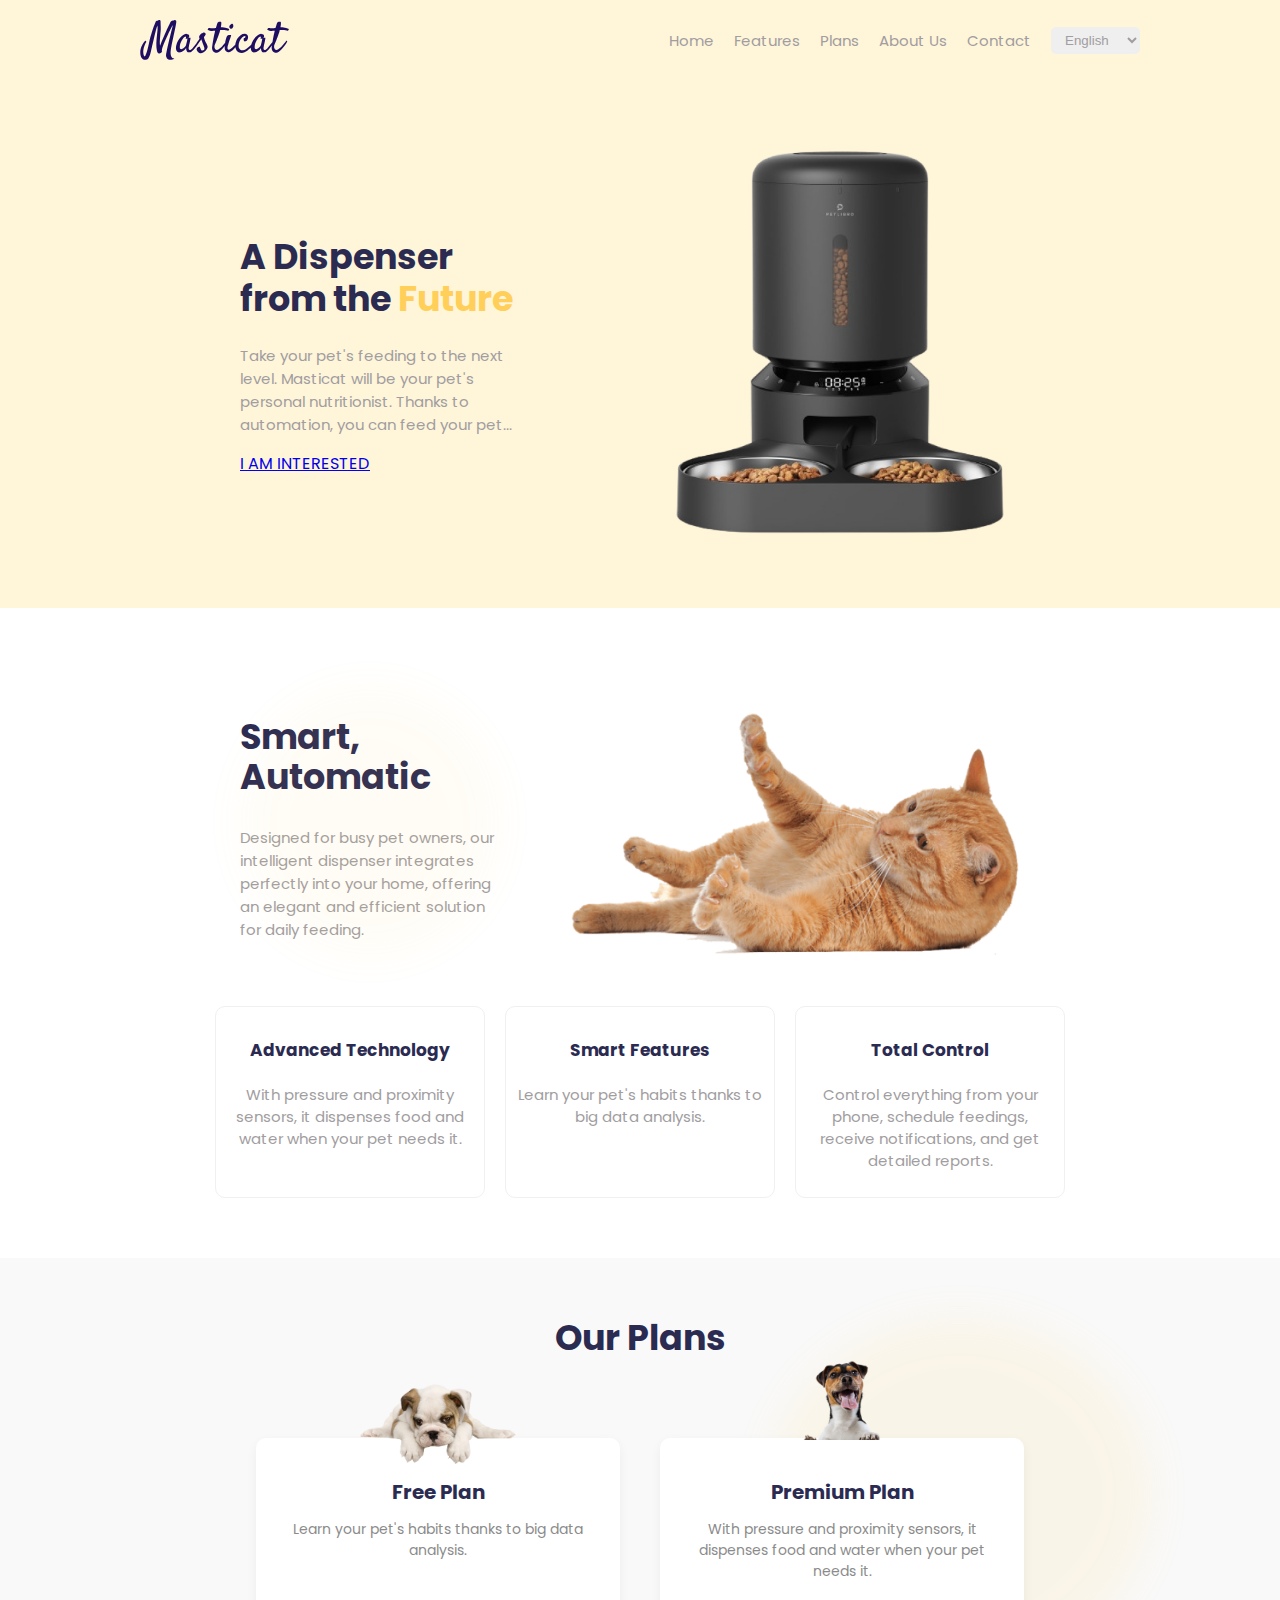
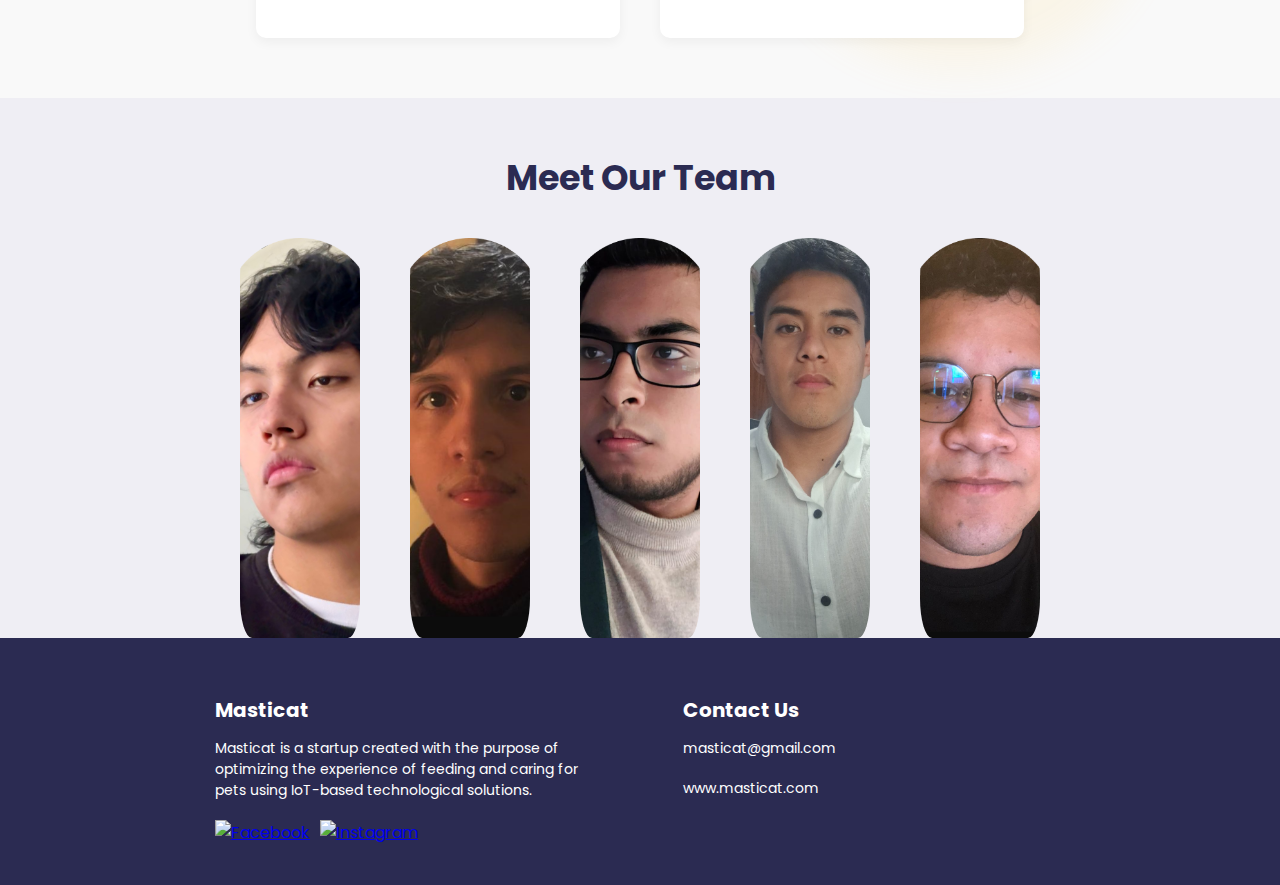
==== commit d02ad909: "feat: update index.html" ====
--- a/index.html
+++ b/index.html
@@ -18,7 +18,7 @@
     <header>
       <nav>
         <div class="logo">
-          <img src="/images/logo.svg" alt="Masticat Logo" />
+          <img src="./images/logo.svg" alt="Masticat Logo" />
         </div>
         <div>
           <ul>
@@ -66,15 +66,16 @@
             pet's personal nutritionist. Thanks to automation, you can feed your
             pet...
           </p>
-          <button
+          <a
             id="interestedBtn"
             data-en="I AM INTERESTED"
             data-es="ME INTERESA"
-          >
+            href="https://main.d2zt36rma625f4.amplifyapp.com/dashboard"
+          />
             I AM INTERESTED
-          </button>
-        </div>
-        <img src="/images/dispencer.png" alt="Masticat Dispenser" />
+          </a>
+        </div>
+        <img src="./images/dispencer.png" alt="Masticat Dispenser" />
       </div>
     </section>
 
@@ -93,7 +94,7 @@
             for daily feeding.
           </p>
         </div>
-        <img src="/images/cat.png" alt="Gato relajado" />
+        <img src="./images/cat.png" alt="Gato relajado" />
       </div>
       <div class="feature-cards">
         <div class="card">
@@ -136,7 +137,7 @@
       <h2 data-en="Our Plans" data-es="Conoce nuestros planes">Our Plans</h2>
       <div class="plan-cards">
         <div class="plan-card">
-          <img src="/images/sad-dog.png" alt="Plan gratuito" />
+          <img src="./images/sad-dog.png" alt="Plan gratuito" />
           <h3 data-en="Free Plan" data-es="Plan Gratuito">Free Plan</h3>
           <p
             data-en="Learn your pet's habits thanks to big data analysis."
@@ -146,7 +147,7 @@
           </p>
         </div>
         <div class="plan-card premium">
-          <img src="/images/happy-dog.png" alt="Plan Premium" />
+          <img src="./images/happy-dog.png" alt="Plan Premium" />
           <h3 data-en="Premium Plan" data-es="Plan Premium">Premium Plan</h3>
           <p
             data-en="With pressure and proximity sensors, it dispenses food and water when your pet needs it."
@@ -165,19 +166,19 @@
       </h2>
       <div class="team-members">
         <div class="team-member">
-          <img src="/images/users/Jhos.png" alt="Miembro del equipo 1" />
-        </div>
-        <div class="team-member">
-          <img src="/images/users/Josef.png" alt="Miembro del equipo 2" />
-        </div>
-        <div class="team-member">
-          <img src="/images/users/Leo.png" alt="Miembro del equipo 3" />
-        </div>
-        <div class="team-member">
-          <img src="/images/users/Cris.png" alt="Miembro del equipo 4" />
-        </div>
-        <div class="team-member">
-          <img src="/images/users/Djalma.png" alt="Miembro del equipo 5" />
+          <img src="./images/users/Jhos.png" alt="Miembro del equipo 1" />
+        </div>
+        <div class="team-member">
+          <img src="./images/users/Josef.png" alt="Miembro del equipo 2" />
+        </div>
+        <div class="team-member">
+          <img src="./images/users/Leo.png" alt="Miembro del equipo 3" />
+        </div>
+        <div class="team-member">
+          <img src="./images/users/Cris.png" alt="Miembro del equipo 4" />
+        </div>
+        <div class="team-member">
+          <img src="./images/users/Djalma.png" alt="Miembro del equipo 5" />
         </div>
       </div>
     </section>
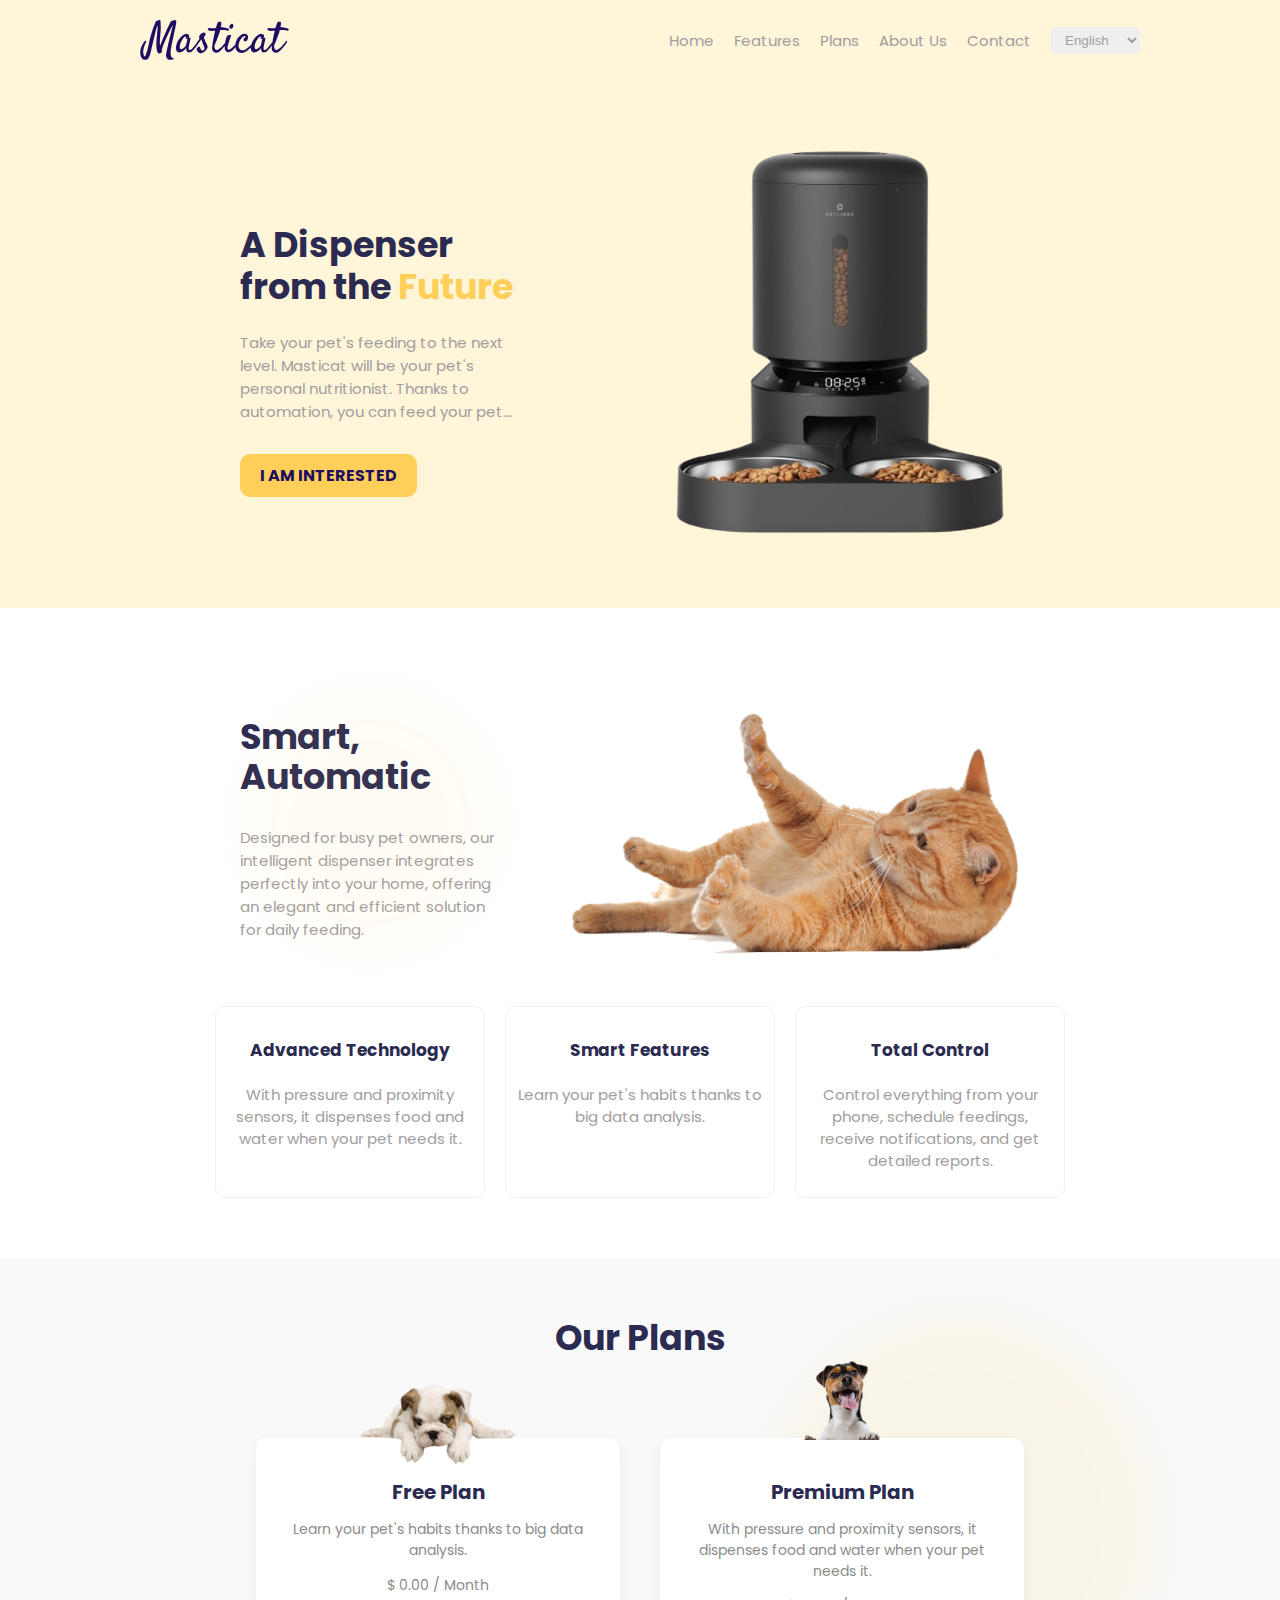
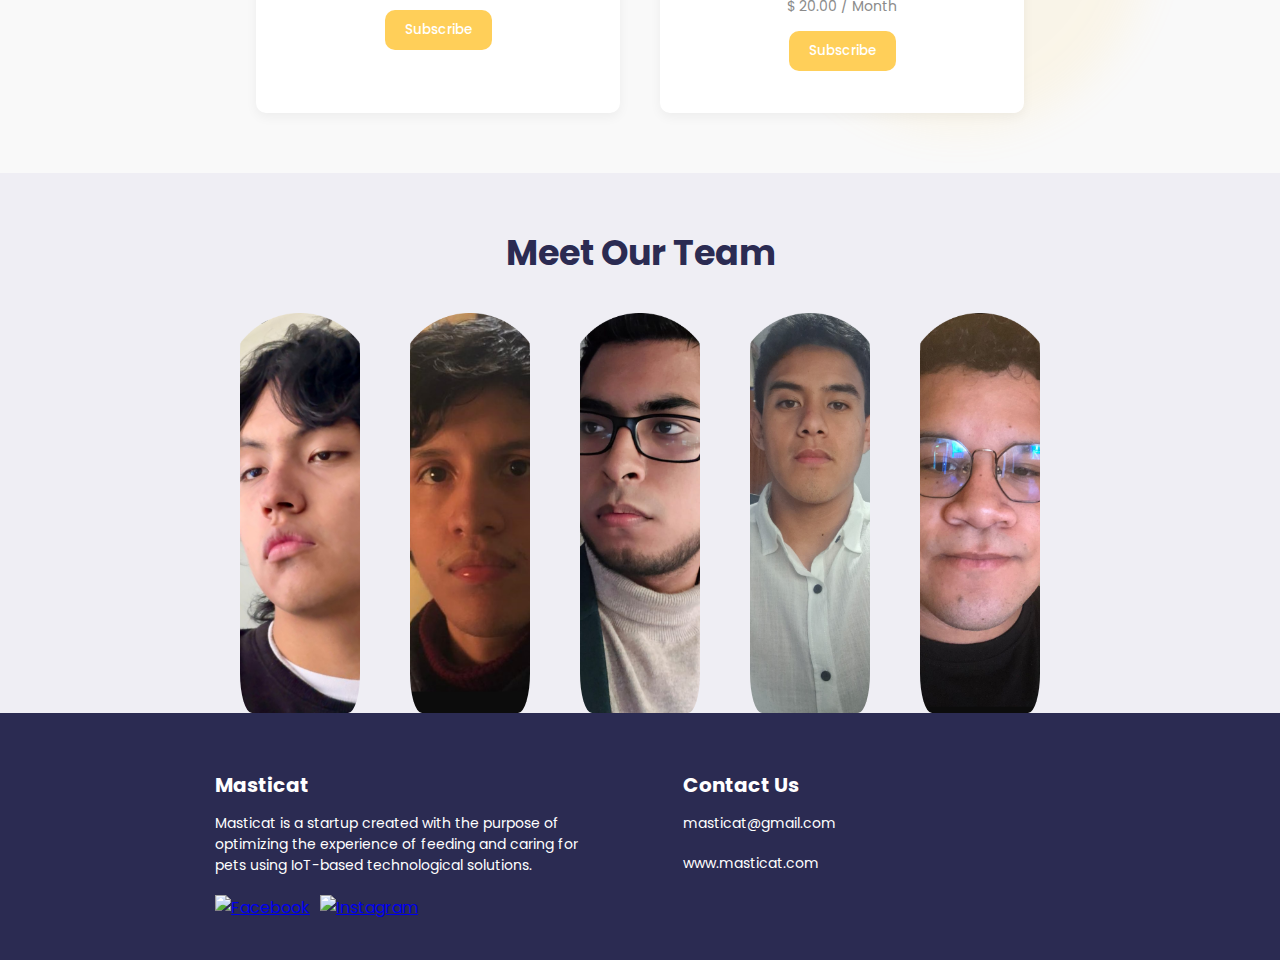
==== commit 80a9ba8b: "feat: update plans" ====
--- a/index.html
+++ b/index.html
@@ -145,6 +145,18 @@
           >
             Learn your pet's habits thanks to big data analysis.
           </p>
+          <p
+            data-en="$ 0.00 / Month"
+            data-es="$ 0.00 / Mes"
+          >
+            $ 0.00 / Month
+          </p>
+          <button
+          data-en="Subscribe"
+          data-es="Suscribirse"
+          >
+          Subscribe
+        </button>
         </div>
         <div class="plan-card premium">
           <img src="./images/happy-dog.png" alt="Plan Premium" />
@@ -156,6 +168,18 @@
             With pressure and proximity sensors, it dispenses food and water
             when your pet needs it.
           </p>
+          <p
+            data-en="$ 20.00 / Month"
+            data-es="$ 20.00 / Mes"
+          >
+            $ 20.00 / Month
+          </p>
+          <button
+            data-en="Subscribe"
+            data-es="Suscribirse"
+            >
+            Subscribe
+          </button>
         </div>
       </div>
     </section>
--- a/masticat.css
+++ b/masticat.css
@@ -91,9 +91,10 @@
   font-size: 15px;
   color: #a19da0;
   margin-top: 10px;
-}
-
-#hero button {
+  margin-bottom: 40px;
+}
+
+#hero a {
   margin-top: 20px;
   padding: 10px 20px;
   background-color: #ffcf59;
@@ -103,6 +104,7 @@
   border: none;
   cursor: pointer;
   border-radius: 10px;
+  text-decoration: none;
 }
 
 #hero img {
@@ -443,3 +445,16 @@
     margin: 0 auto;
   }
 }
+
+
+.plan-card button{
+  padding: 10px 20px;
+  background-color: #ffcf59;
+  font-weight: 500;
+  font-family: "Poppins";
+  color: white;
+  border: none;
+  cursor: pointer;
+  border-radius: 10px;
+  text-decoration: none;
+}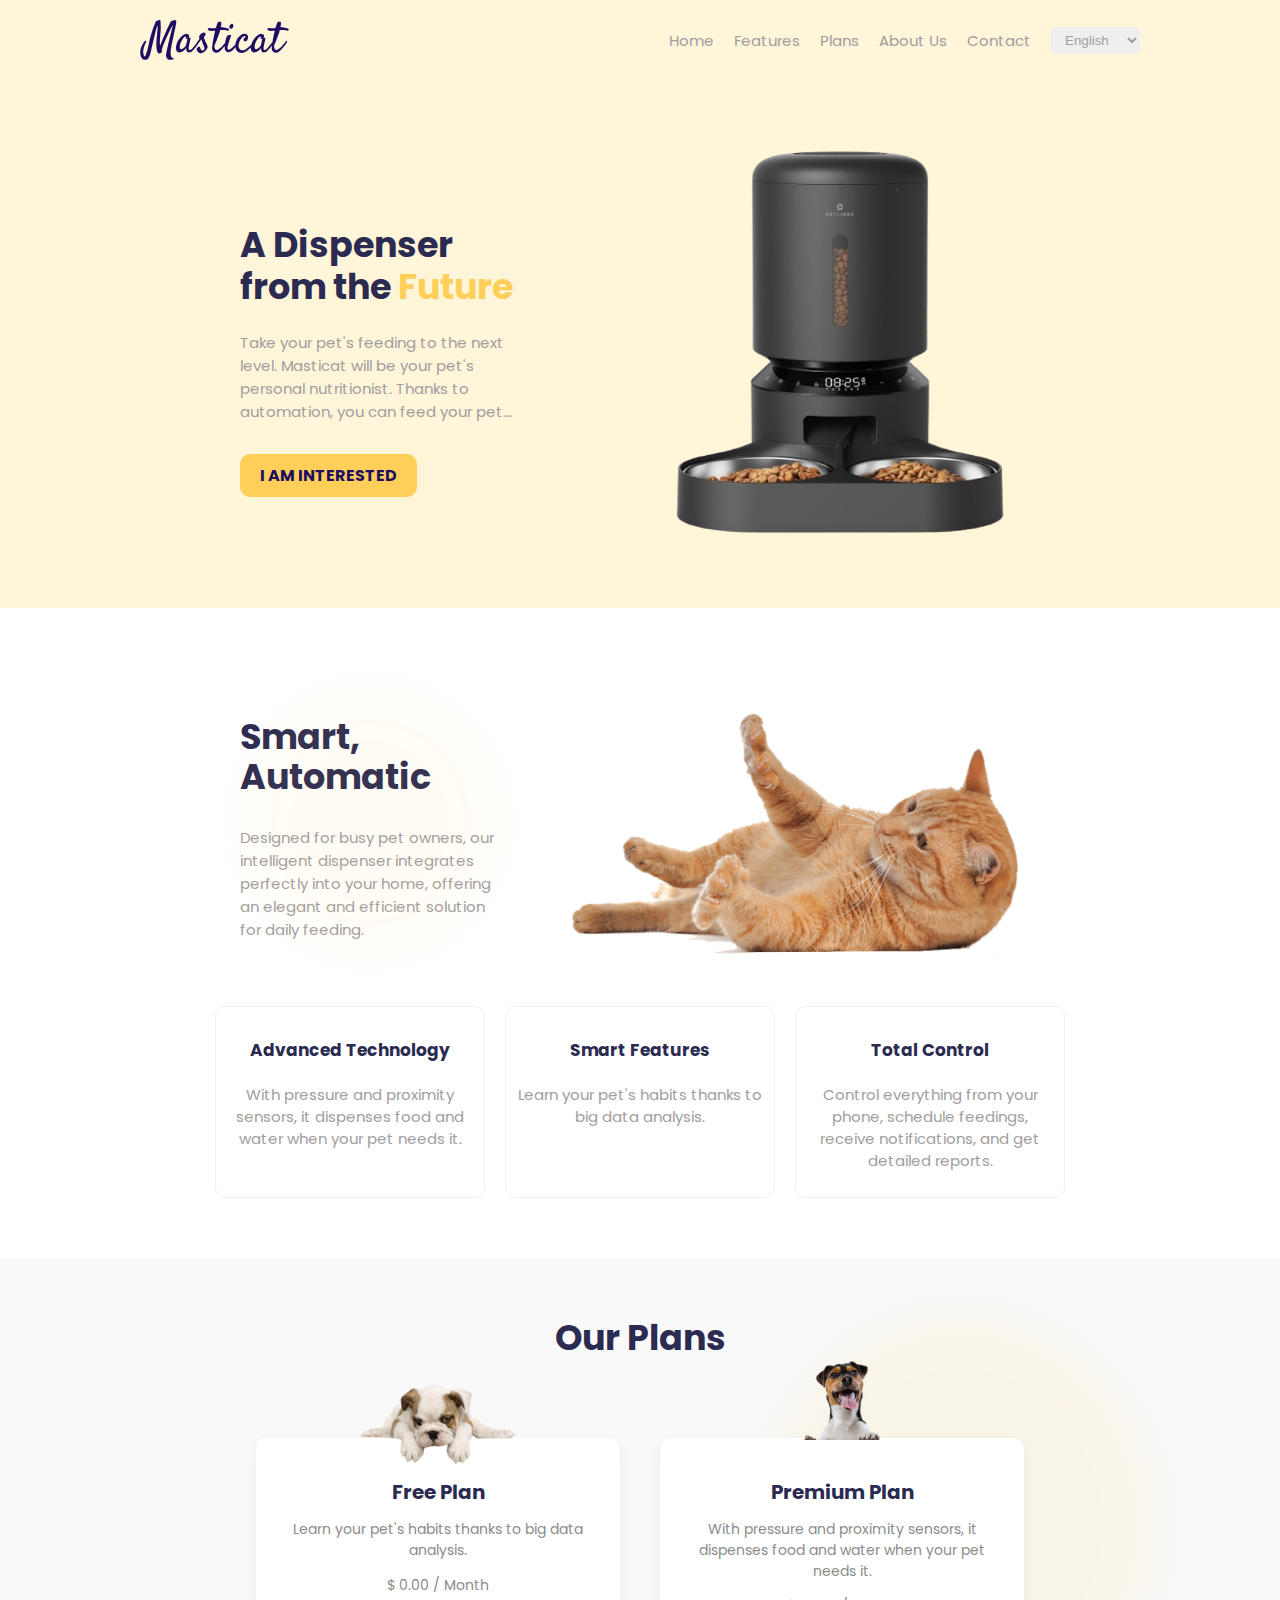
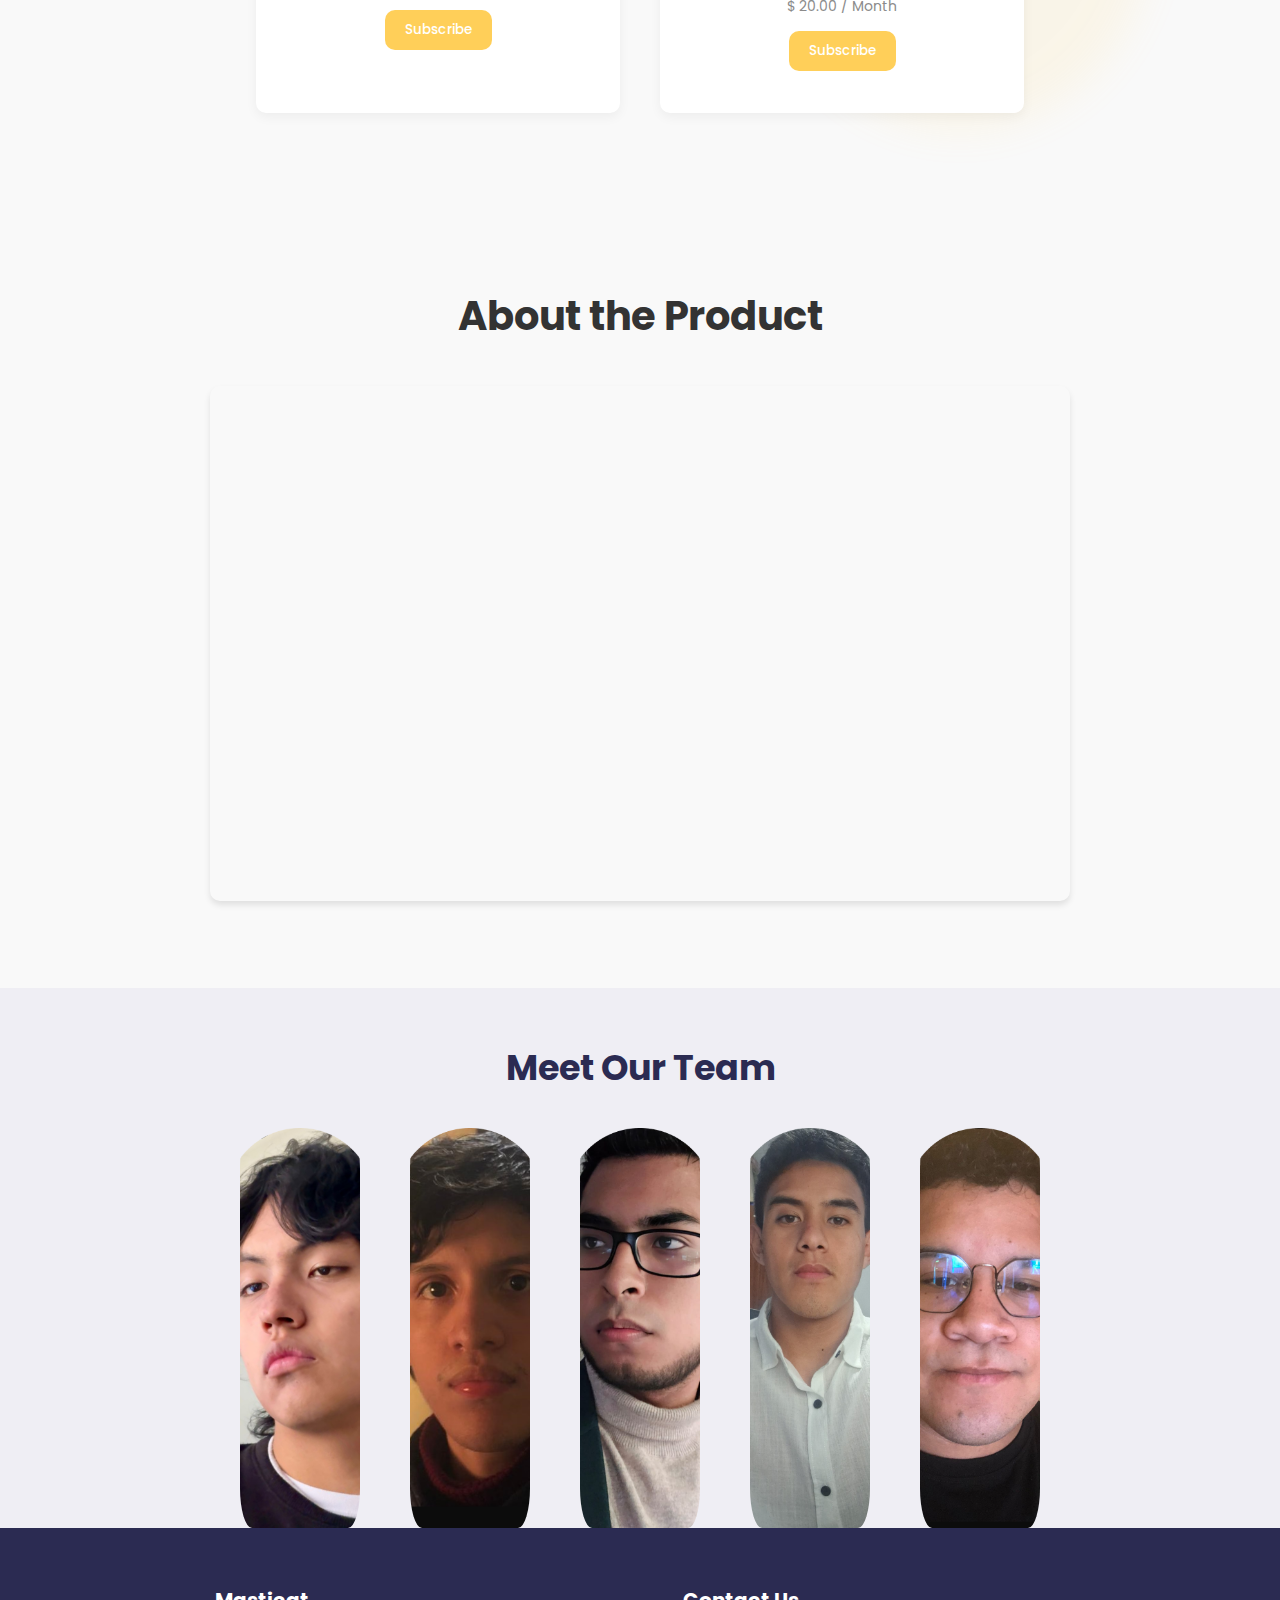
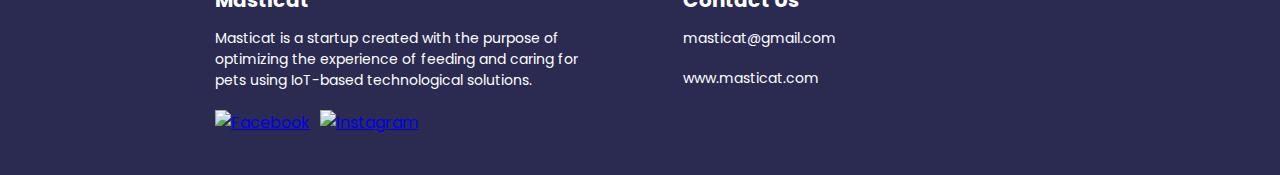
==== commit 5834222b: "feat: about the product" ====
--- a/index.html
+++ b/index.html
@@ -184,6 +184,21 @@
       </div>
     </section>
 
+    <section id="about-product">
+      <h2 data-en="About the Product" data-es="Sobre el Producto">About the Product</h2>
+      <div class="video-container">
+        <iframe
+          width="860"
+          height="515"
+          src="https://www.youtube.com/embed/IC_eM2tu4js"
+          title="Masticat Product Video"
+          frameborder="0"
+          allow="accelerometer; autoplay; clipboard-write; encrypted-media; gyroscope; picture-in-picture"
+          allowfullscreen>
+        </iframe>
+      </div>
+    </section>
+
     <section id="team">
       <h2 data-en="Meet Our Team" data-es="Conoce a nuestro equipo">
         Meet Our Team
--- a/masticat.css
+++ b/masticat.css
@@ -457,4 +457,39 @@
   cursor: pointer;
   border-radius: 10px;
   text-decoration: none;
+}
+
+#about-product {
+  padding: 80px 0;
+  text-align: center;
+  background-color: #f9f9f9;
+}
+
+#about-product h2 {
+  font-size: 2.5rem;
+  margin-bottom: 40px;
+  color: #333;
+}
+
+.video-container {
+  max-width: 860px;
+  margin: 0 auto;
+  padding: 0 20px;
+}
+
+.video-container iframe {
+  width: 100%;
+  aspect-ratio: 16/9;
+  border-radius: 10px;
+  box-shadow: 0 4px 6px rgba(0, 0, 0, 0.1);
+}
+
+@media (max-width: 768px) {
+  #about-product h2 {
+    font-size: 2rem;
+  }
+  
+  .video-container {
+    padding: 0 15px;
+  }
 }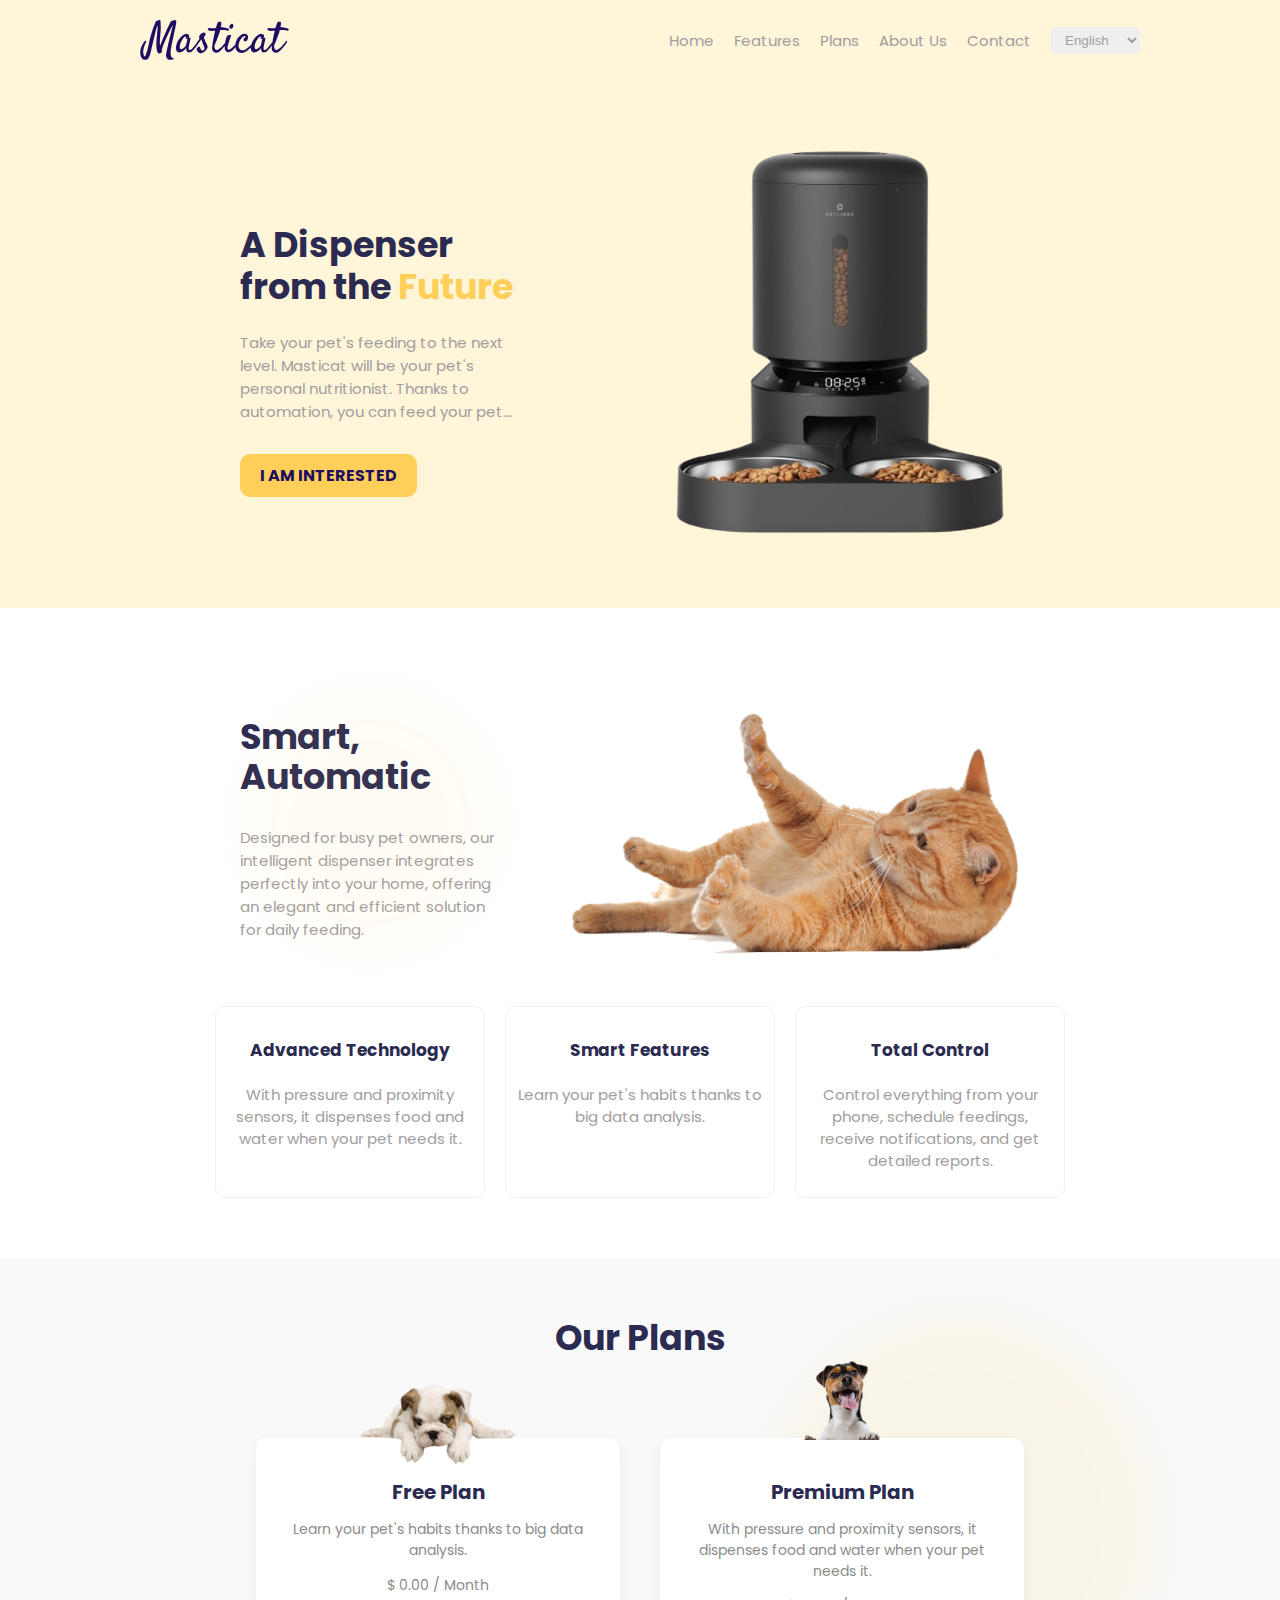
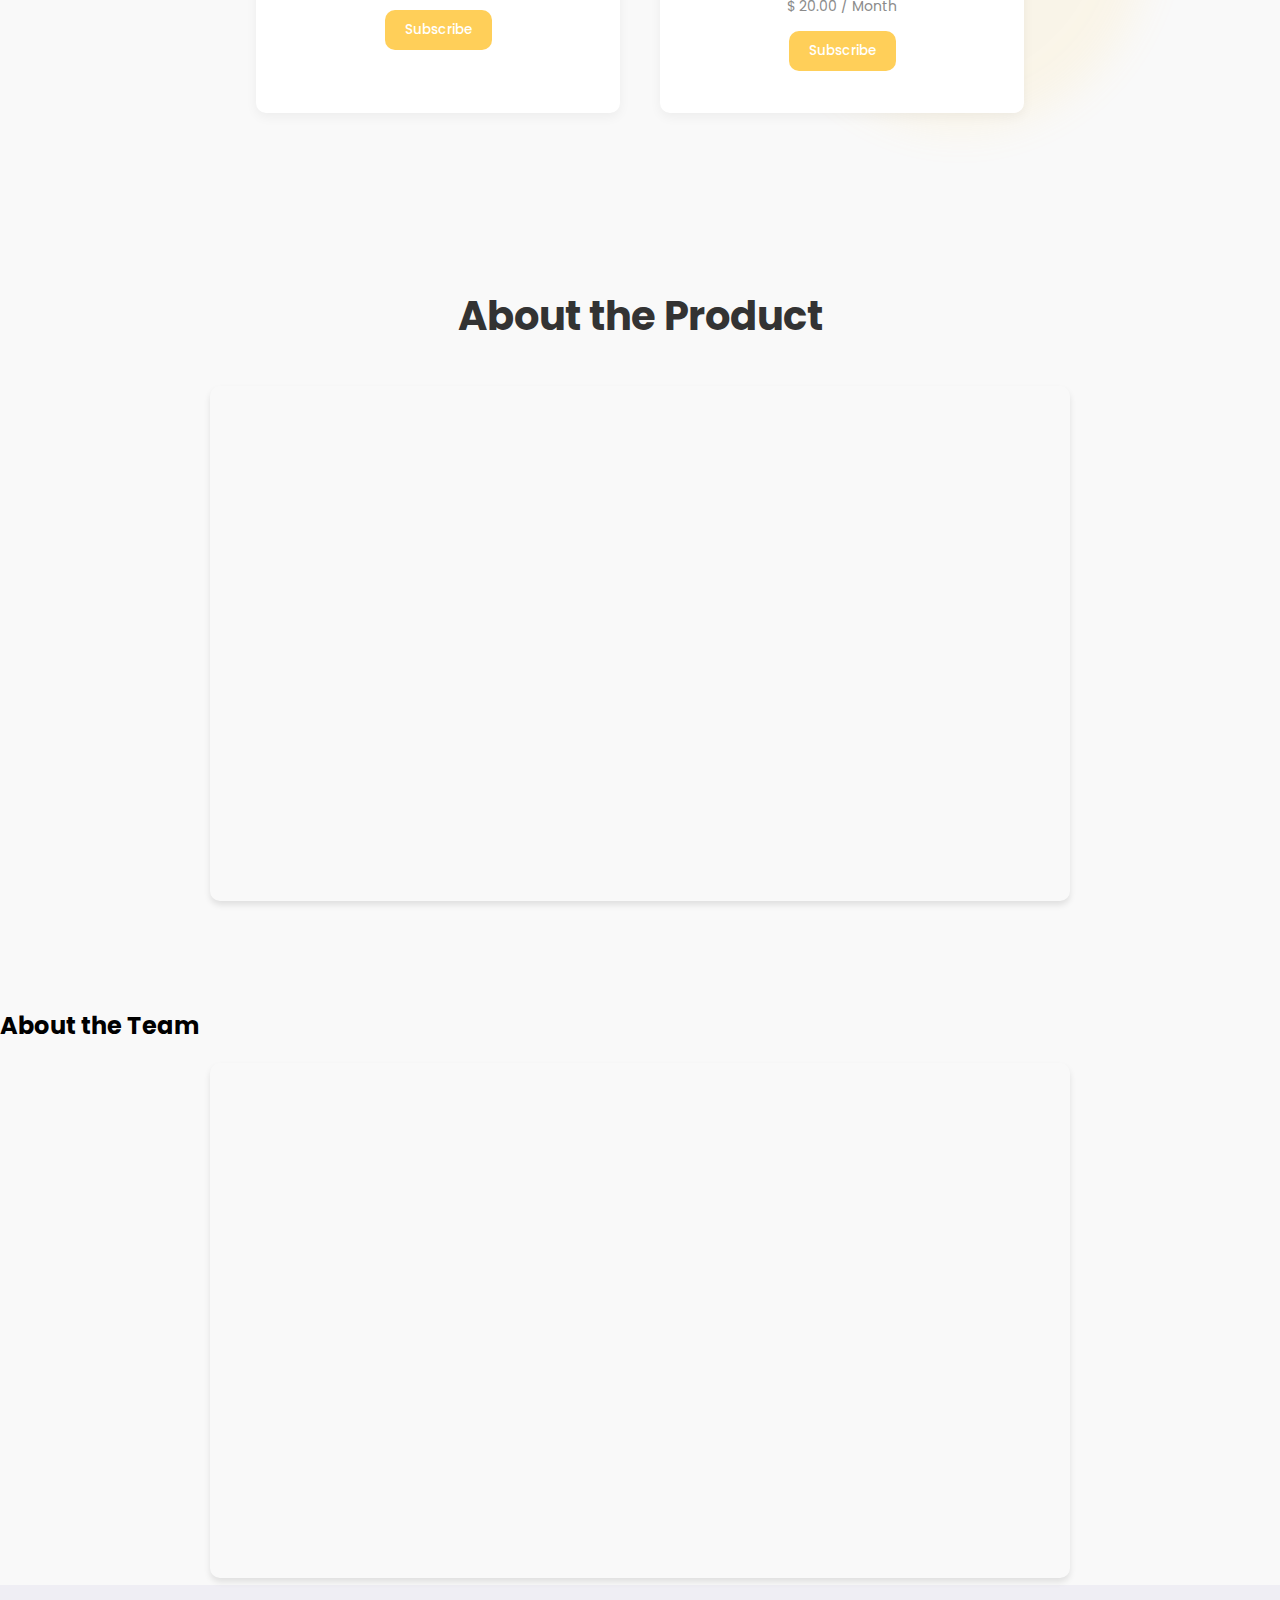
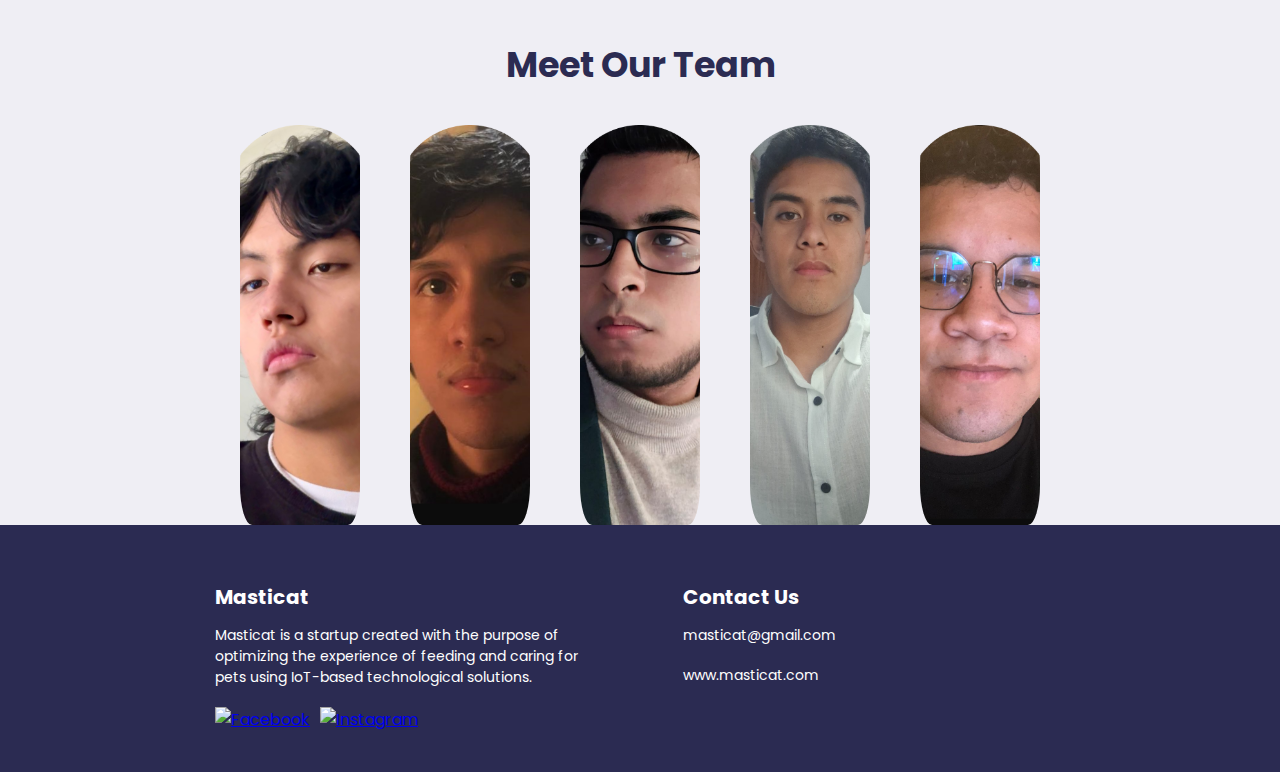
==== commit e4639b65: "feat(~): About the team" ====
--- a/index.html
+++ b/index.html
@@ -199,6 +199,21 @@
       </div>
     </section>
 
+    <section id="about-the-team">
+      <h2 data-en="About the Team" data-es="Sobre el equipo">About the Team</h2>
+      <div class="video-container">
+        <iframe
+          width="860"
+          height="515"
+          src="https://youtu.be/B08V1wh3hpE"
+          title="Masticat About the team"
+          frameborder="0"
+          allow="accelerometer; autoplay; clipboard-write; encrypted-media; gyroscope; picture-in-picture"
+          allowfullscreen>
+        </iframe>
+      </div>
+    </section>
+
     <section id="team">
       <h2 data-en="Meet Our Team" data-es="Conoce a nuestro equipo">
         Meet Our Team
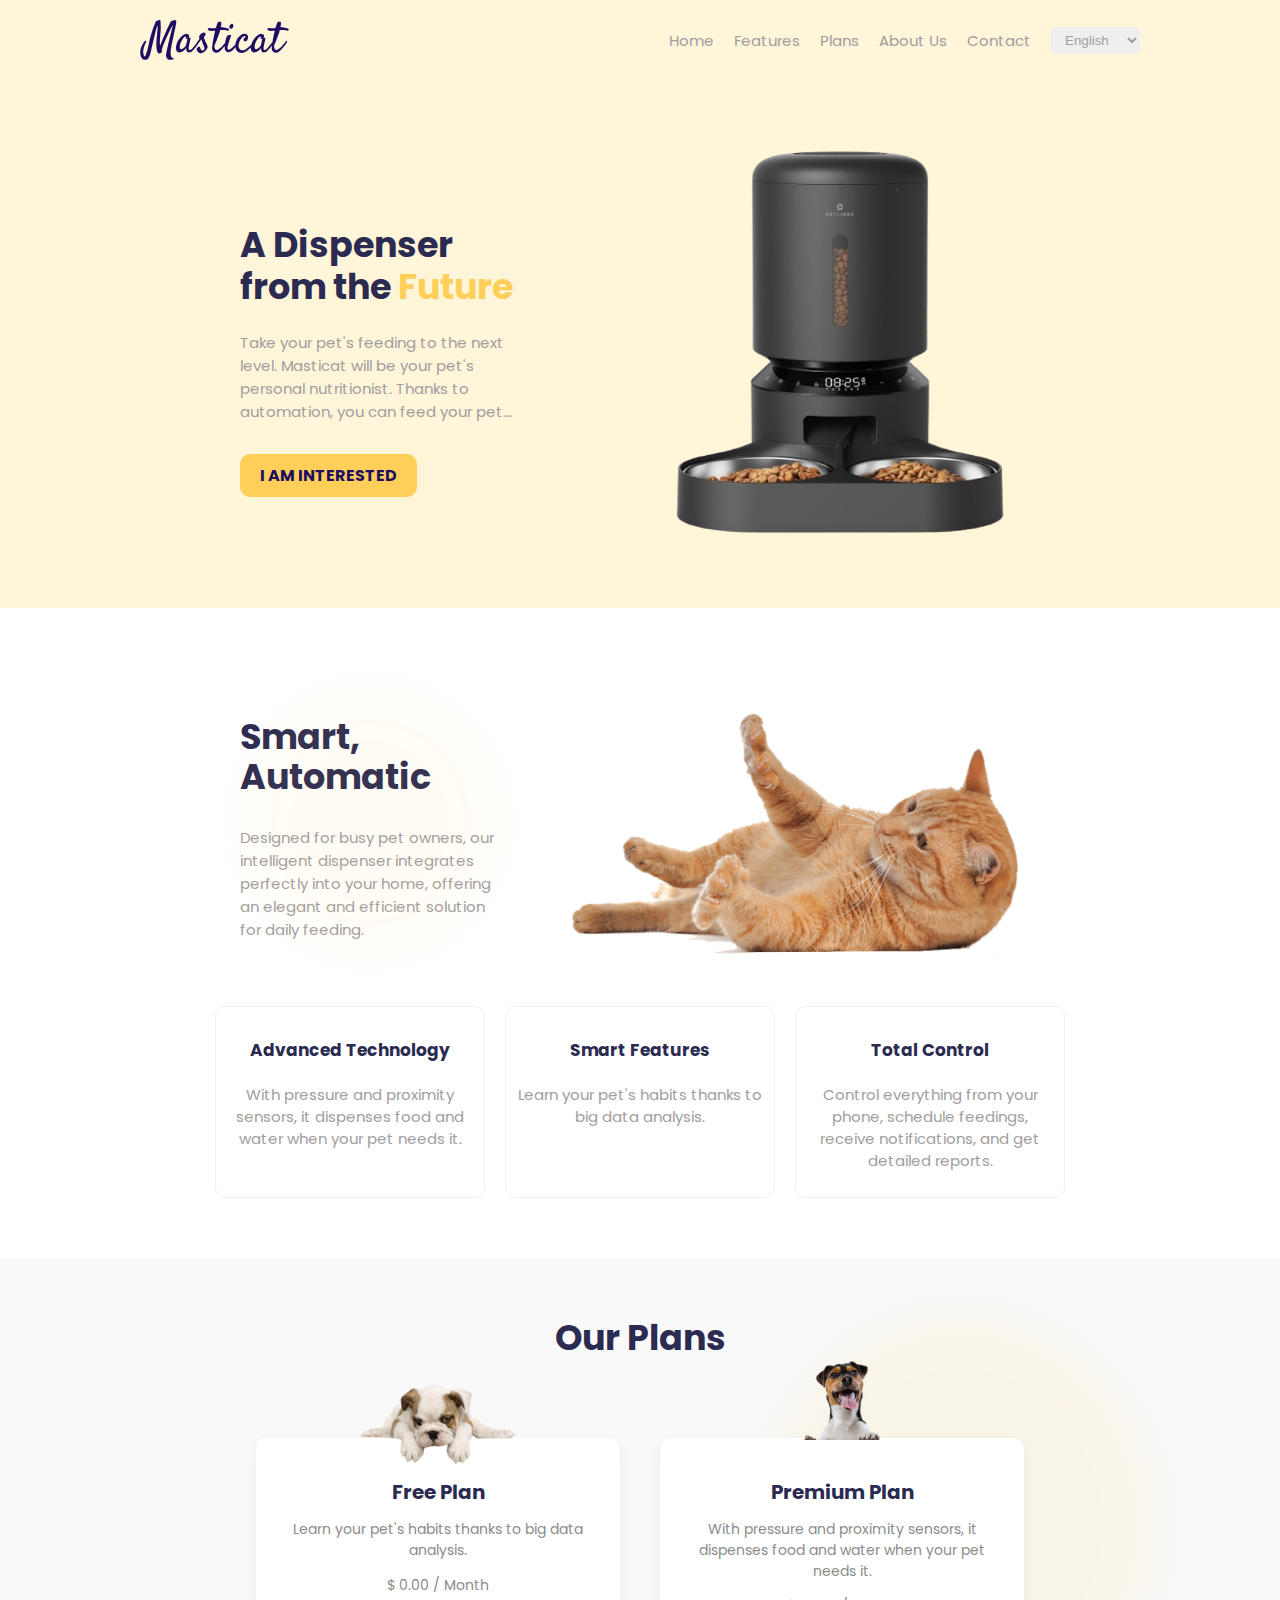
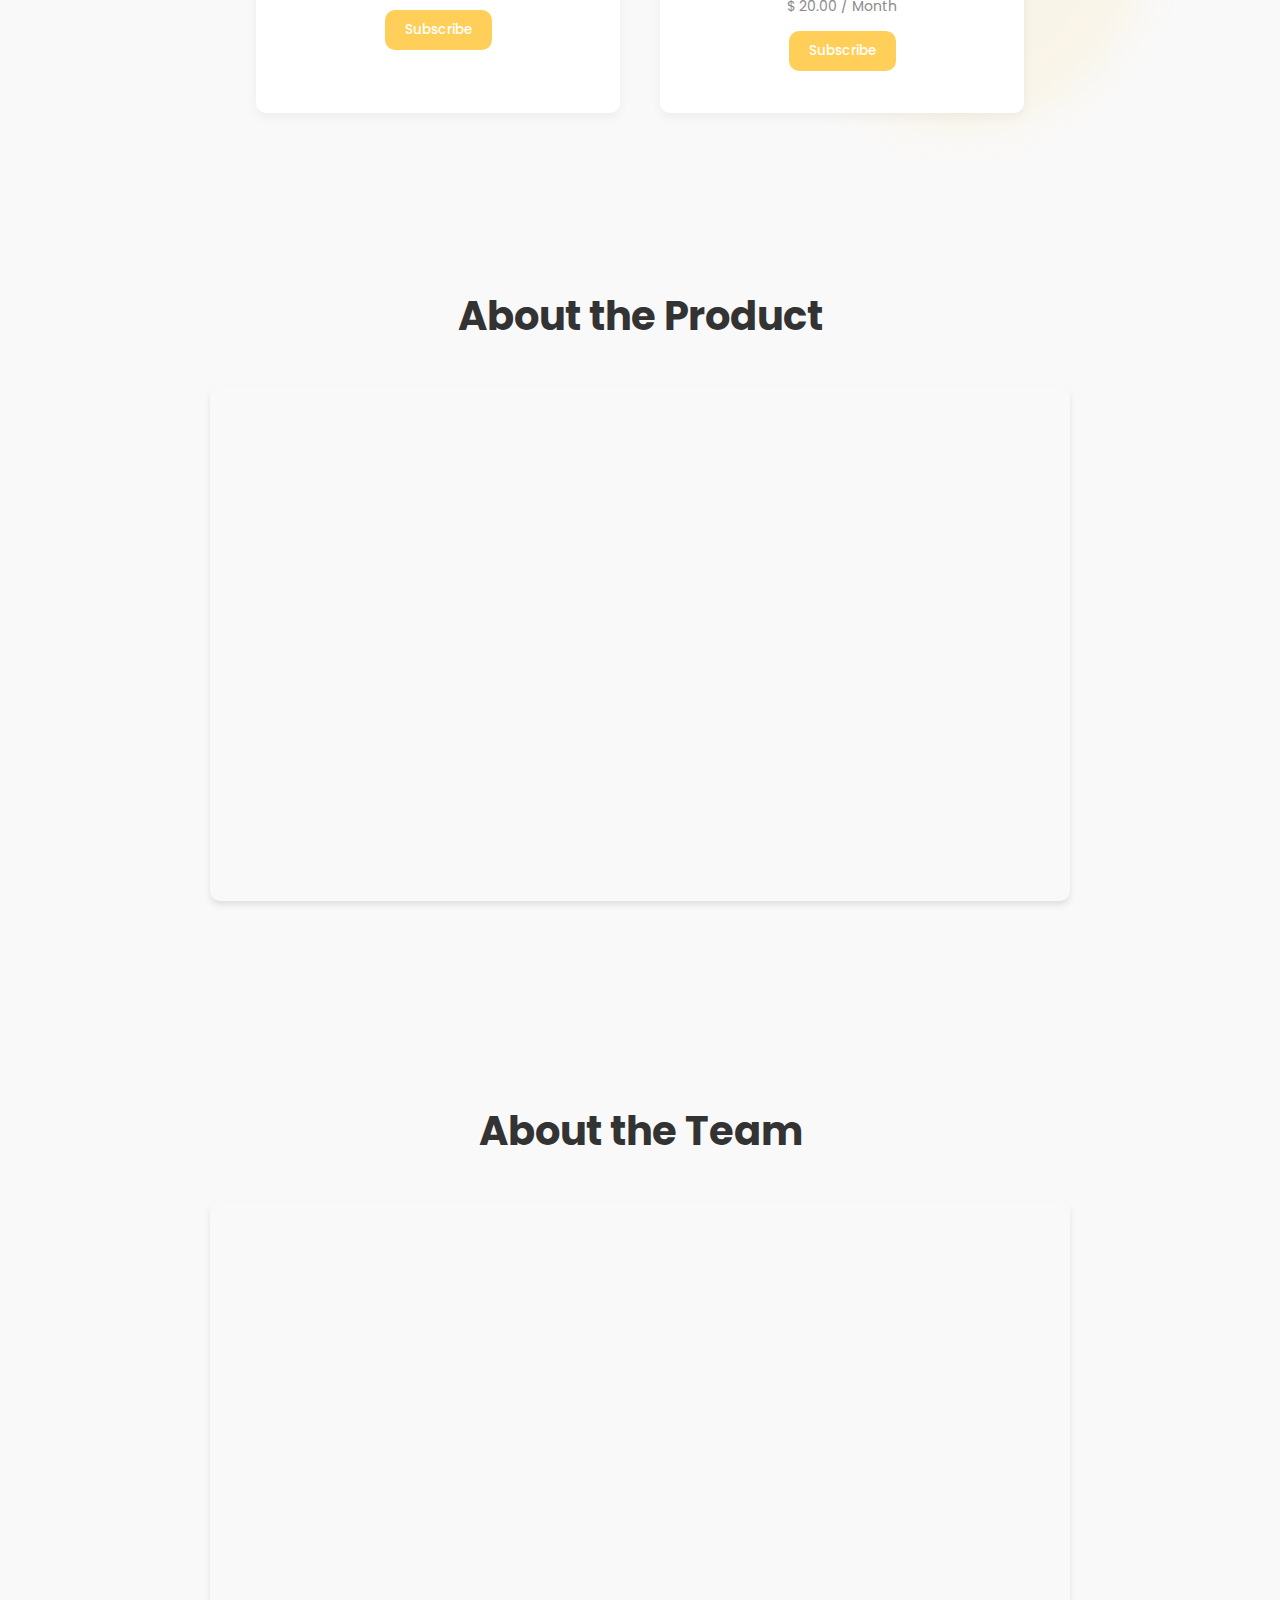
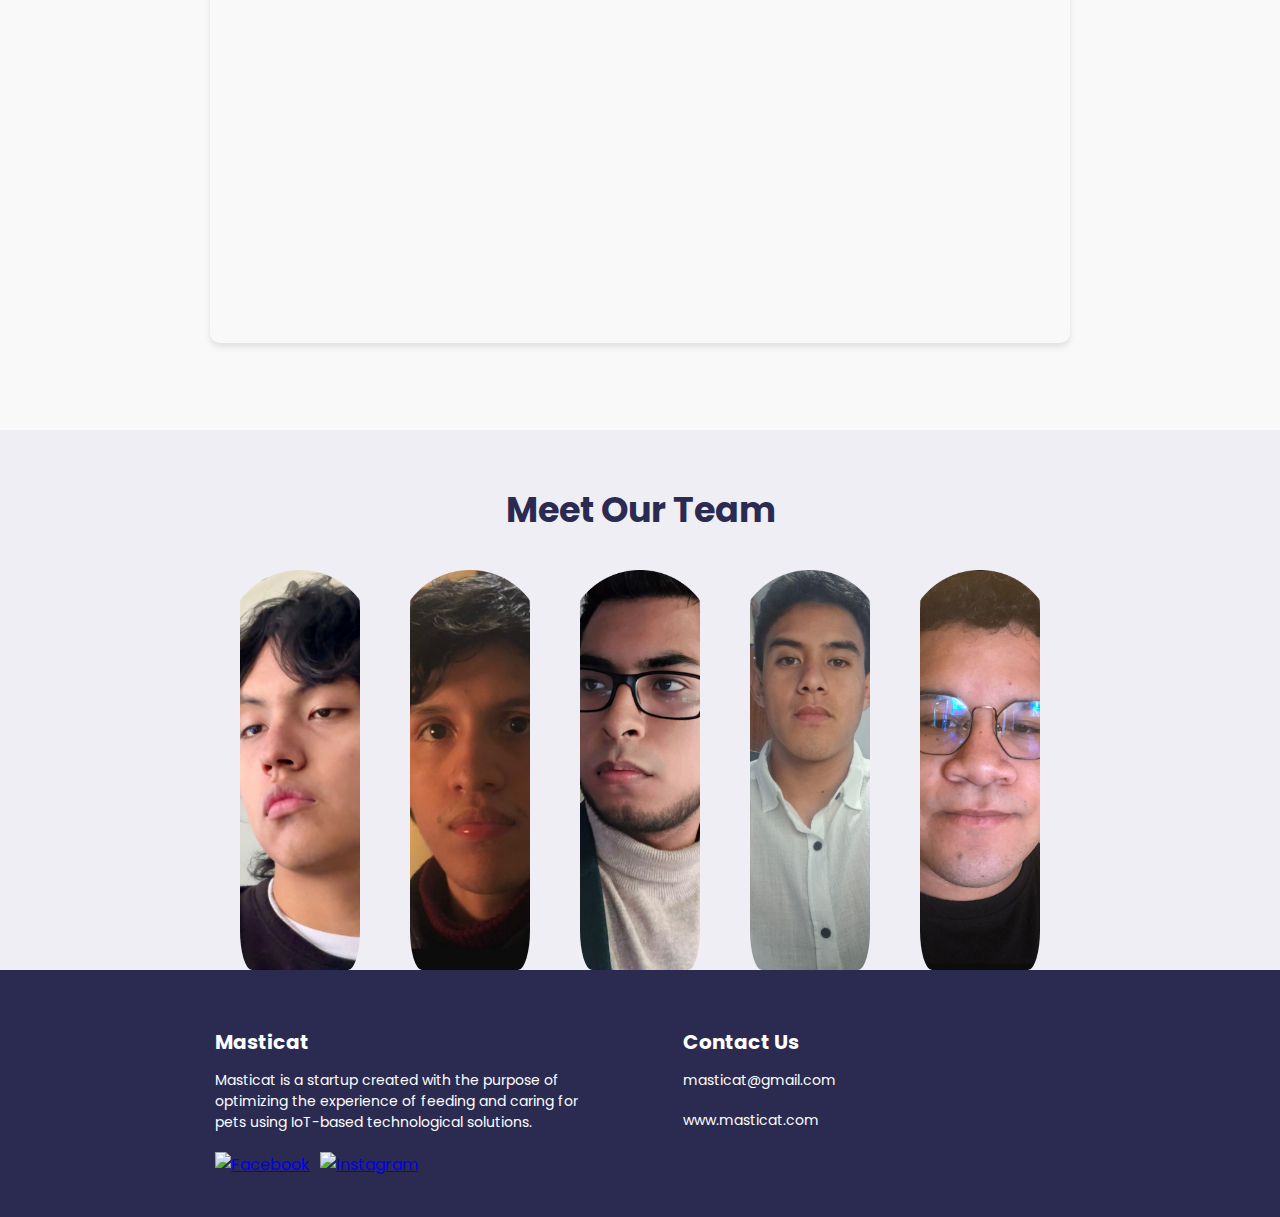
==== commit 7ac4aa53: "fix: about the team" ====
--- a/index.html
+++ b/index.html
@@ -199,18 +199,10 @@
       </div>
     </section>
 
-    <section id="about-the-team">
-      <h2 data-en="About the Team" data-es="Sobre el equipo">About the Team</h2>
+    <section id="about-product">
+      <h2 data-en="About the Product" data-es="Sobre el Producto">About the Team</h2>
       <div class="video-container">
-        <iframe
-          width="860"
-          height="515"
-          src="https://youtu.be/B08V1wh3hpE"
-          title="Masticat About the team"
-          frameborder="0"
-          allow="accelerometer; autoplay; clipboard-write; encrypted-media; gyroscope; picture-in-picture"
-          allowfullscreen>
-        </iframe>
+        <iframe width="2543" height="742" src="https://www.youtube.com/embed/B08V1wh3hpE" title="upc pre 202402 si572 SW74 League of Coders IOT about the team tb2" frameborder="0" allow="accelerometer; autoplay; clipboard-write; encrypted-media; gyroscope; picture-in-picture; web-share" referrerpolicy="strict-origin-when-cross-origin" allowfullscreen></iframe>
       </div>
     </section>
 
